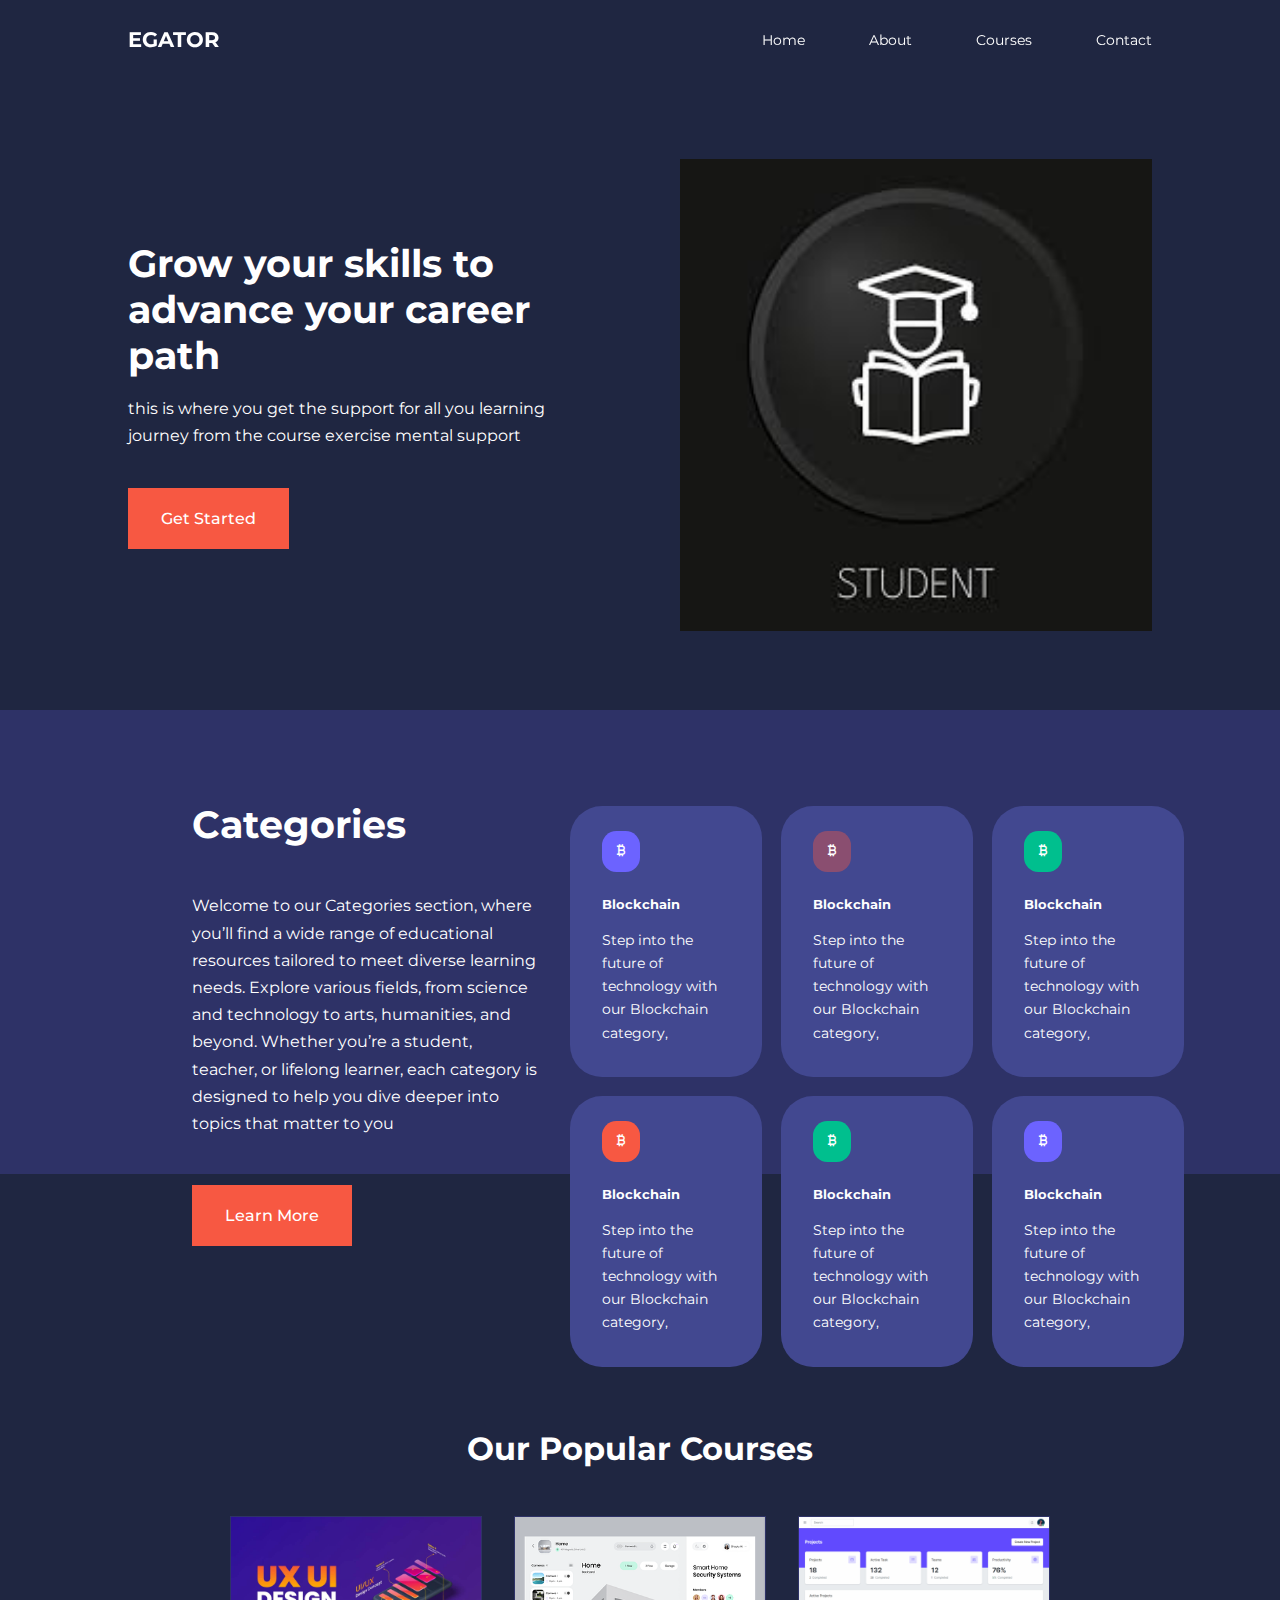
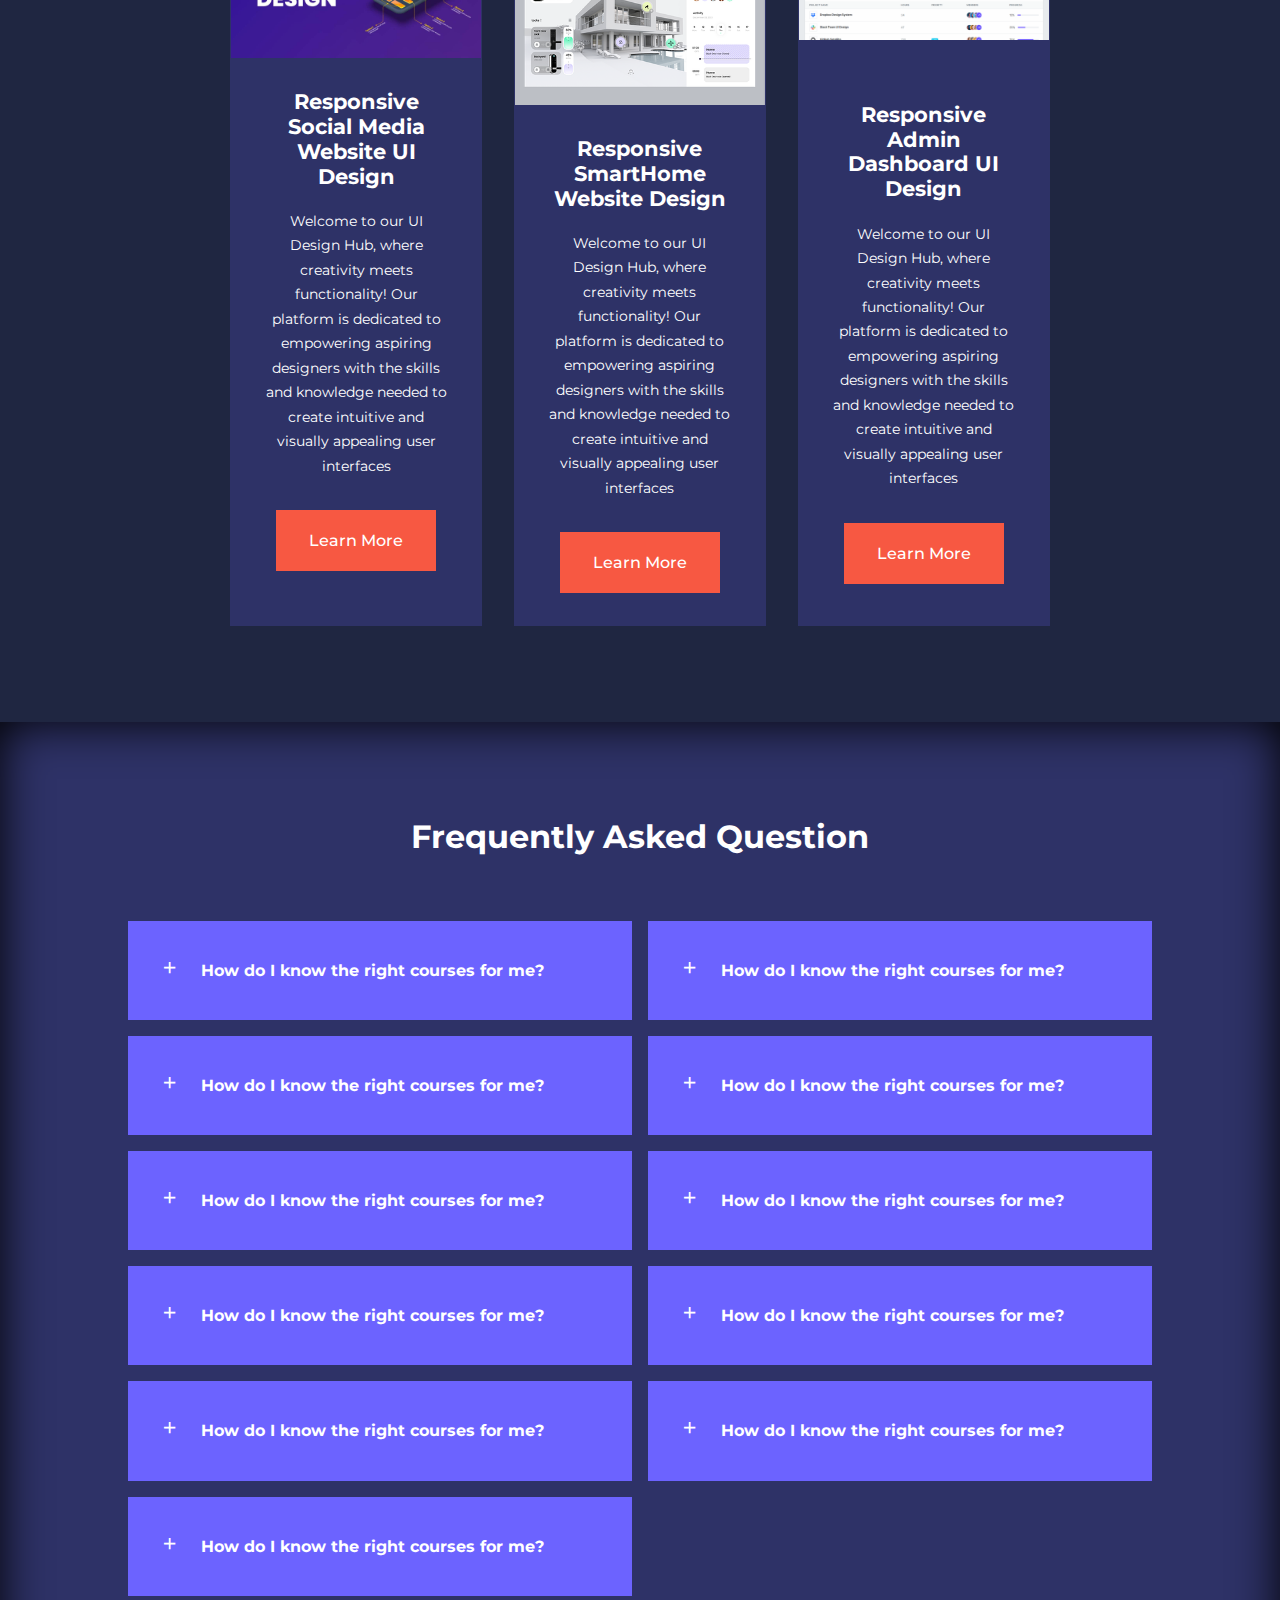
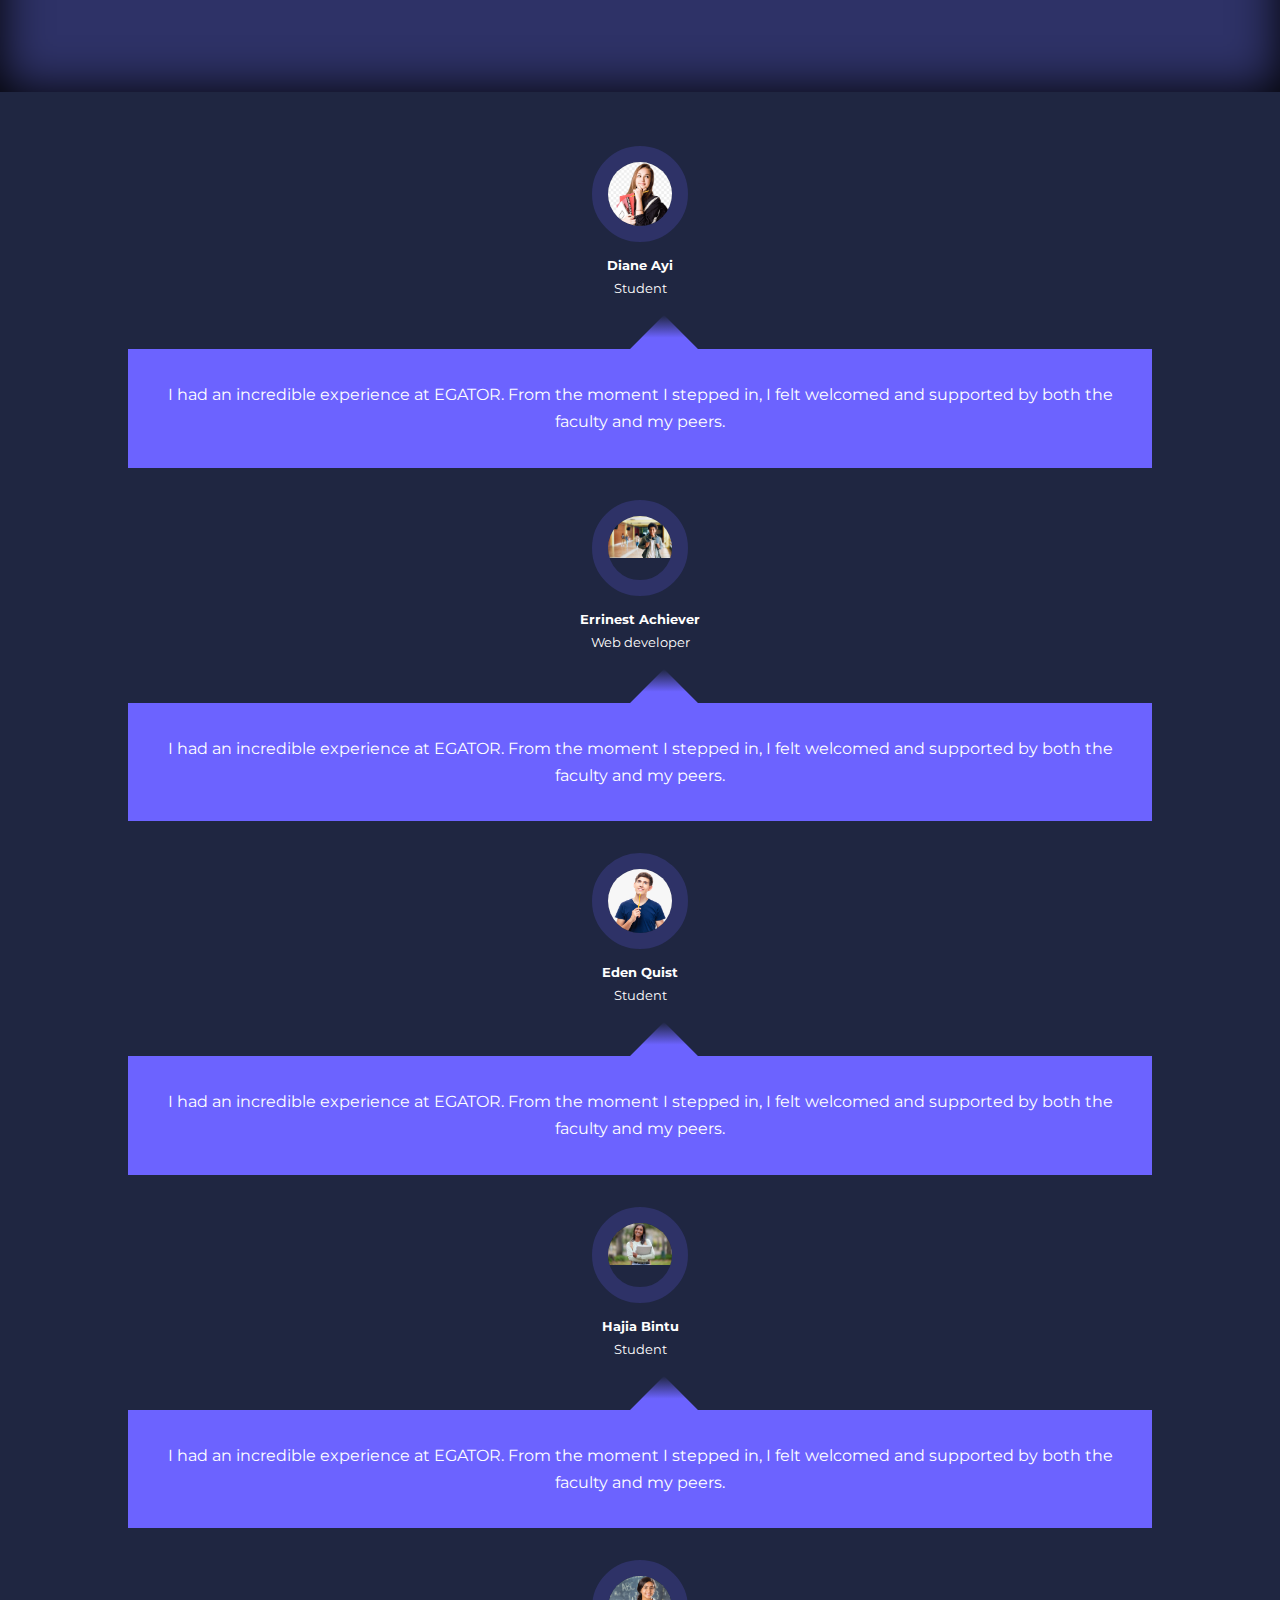
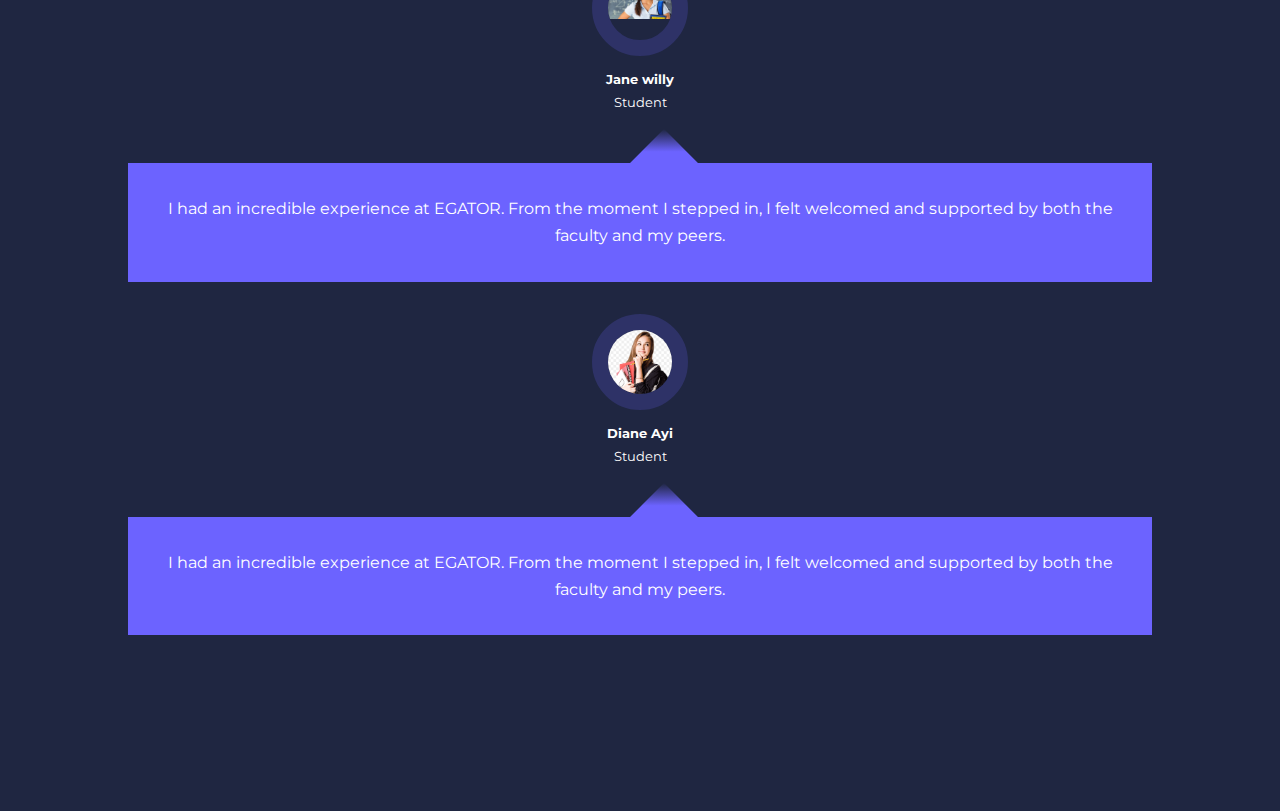
==== index.html @ 5fd2433d "styles the student testimonial" ====
<!DOCTYPE html>
<html lang="en">
<head>
  <meta charset="UTF-8">
  <meta name="viewport" content="width=device-width, initial-scale=1.0">
  <title>Responsive Multipage Education Website using HTML, CSS & Javascript</title>

  <!-- GOOGLE FONTS -->
  <link rel="preconnect" href="https://fonts.googleapis.com">
  <link rel="preconnect" href="https://fonts.gstatic.com" crossorigin>
  <link href="https://fonts.googleapis.com/css2?family=Montserrat:ital,wght@0,100..900;1,100..900&family=Poppins:ital,wght@0,300;0,400;0,500;1,600;1,700;1,800;1,900&display=swap" rel="stylesheet">

  <!-- SWIPER JS -->
  <link
  rel="stylesheet"
  href="https://cdn.jsdelivr.net/npm/swiper@11/swiper-bundle.min.css"
/>

  <link rel="stylesheet" href="./css/style.css">

  <!-- BOXICONS -->
  <link href='https://unpkg.com/boxicons@latest/css/boxicons.min.css' rel='stylesheet'>
</head>
<body>
  <nav>
    <div class="container nav__container">
      <a href="index.html"><h4>EGATOR</h4></a>
      <ul class="nav__menu">
        <li><a href="index.html">Home</a></li>
        <li><a href="aboutus.html">About</a></li>
        <li><a href="course.html">Courses</a></li>
        <li><a href="contact.html">Contact</a></li>
      </ul>

      <button id="open-menu-btn"><i class='bx bx-menu'></i></button>
      <button id="close-menu-btn"><i class='bx bx-x'></i></button>
    </div>
  </nav> 
  <!-- END OF THE NAVBAR -->
   <header>
    <div class="container header__container">
      <div class="header__left">
        <h1>Grow your skills to advance your career path</h1>
        <p>this is where you get the support for all you learning journey from the course exercise mental support</p>
        <a href="course.html" class="btn btn-primary">Get Started</a>
      </div>
      <div class="header__right">
        <div class="header__right-image">
          <img src="./images/student.jpg" alt="" class="image-class">
        </div> 
      </div>
    </div>
   </header>

   <!--  END OF HEADER-->



   <section class="categories">
    <div class="container categories__container">
      <div class="categories__left">
        <h1>Categories</h1>
        <p>Welcome to our Categories section, where you’ll
           find a wide range of educational resources tailored 
           to meet diverse learning needs. Explore various fields,
            from science and technology to arts, humanities, 
            and beyond. Whether you’re a student, teacher, or 
            lifelong learner, each category is designed to
             help you dive deeper into topics that matter
              to you</p>
              <a href="#" class="btn btn-primary">Learn More</a>
      </div>
      <div class="categories__right">
        <article class="category">
          <span class="category__icon"><i class='bx bx-bitcoin'></i></span>
          <h5>Blockchain</h5>
          <p>Step into the future of technology with our Blockchain 
            category, 
             
            </p>
        </article>
        <article class="category">
          <span class="category__icon"><i class='bx bx-bitcoin'></i></span>
          <h5>Blockchain</h5>
          <p>Step into the future of technology with our Blockchain 
            category, 
             
            </p>
        </article>
        <article class="category">
          <span class="category__icon"><i class='bx bx-bitcoin'></i></span>
          <h5>Blockchain</h5>
          <p>Step into the future of technology with our Blockchain 
            category, 
             
            </p>
        </article>
        <article class="category">
          <span class="category__icon"><i class='bx bx-bitcoin'></i></span>
          <h5>Blockchain</h5>
          <p>Step into the future of technology with our Blockchain 
            category, 
             
            </p>
        </article>
        <article class="category">
          <span class="category__icon"><i class='bx bx-bitcoin'></i></span>
          <h5>Blockchain</h5>
          <p>Step into the future of technology with our Blockchain 
            category, 
             
            </p>
        </article>
        <article class="category">
          <span class="category__icon"><i class='bx bx-bitcoin'></i></span>
          <h5>Blockchain</h5>
          <p>Step into the future of technology with our Blockchain 
            category, 
             
            </p>
        </article>
        
      </div>
    </div>
   </section>
<!-- END OF CATEGORIES -->


   <section class="container">
    <h2>Our Popular Courses</h2>
    <div class="container course__container">
      <article class="course">
        <div class="course__image">
          <img src="./images/course2.jpg" alt="">
        </div>
        <div class="course__info">
          <h4>Responsive Social Media Website UI Design</h4>
          <p>
            Welcome to our UI Design Hub, where creativity meets 
            functionality! Our platform is dedicated to 
            empowering aspiring designers with the skills 
            and knowledge needed to create intuitive and 
            visually appealing user interfaces
          </p>
        <a href="course.html" class="btn btn-primary">Learn More</a>
        </div>
      </article>

      <article class="course">
        <div class="course__image">
          <img src="./images/course3.png" alt="">
        </div>
       <div class="course__info">
        <h4>Responsive SmartHome Website Design</h4>
        <p>
          Welcome to our UI Design Hub, where creativity meets 
          functionality! Our platform is dedicated to 
          empowering aspiring designers with the skills 
          and knowledge needed to create intuitive and 
          visually appealing user interfaces
        </p>
        <a href="course.html" class="btn btn-primary">Learn More</a>
       </div>
      </article>

      <article class="course">
        <div class="course__image">
          <img src="./images/course4.png.crdownload" alt="">
        </div>
        <div class="course__info">
          <h4>Responsive Admin Dashboard UI Design</h4>
          <p>
            Welcome to our UI Design Hub, where creativity meets 
            functionality! Our platform is dedicated to 
            empowering aspiring designers with the skills 
            and knowledge needed to create intuitive and 
            visually appealing user interfaces
          </p>
        <a href="course.html" class="btn btn-primary">Learn More</a>
        </div>
      </article>
    </div>
   </section>
   <!-- END OF COURSE -->


   <section class="faqs">
    <h2>Frequently Asked Question</h2>
    <div class="container faqs__container">
      <article class="faq">
        <div class="faq__icon"><i class='bx bx-plus'></i></div>
        <div class="question__answer">
          <h4>How do I know the right courses for me?</h4>
          <p>
            To find the right courses for you, 
            start by assessing your goals and current 
            skill level. Consider what you want to 
            achieve—whether it’s learning the basics 
            or advancing your skills. Read course descriptions
             carefully, check reviews from other students, 
             and choose a format that suits your learning style
          </p>
        </div>
      </article>

      <article class="faq">
        <div class="faq__icon"><i class='bx bx-plus'></i></div>
        <div class="question__answer">
          <h4>How do I know the right courses for me?</h4>
          <p>
            To find the right courses for you, 
            start by assessing your goals and current 
            skill level. Consider what you want to 
            achieve—whether it’s learning the basics 
            or advancing your skills. Read course descriptions
             carefully, check reviews from other students, 
             and choose a format that suits your learning style
          </p>
        </div>
      </article>

      <article class="faq">
        <div class="faq__icon"><i class='bx bx-plus'></i></div>
        <div class="question__answer">
          <h4>How do I know the right courses for me?</h4>
          <p>
            To find the right courses for you, 
            start by assessing your goals and current 
            skill level. Consider what you want to 
            achieve—whether it’s learning the basics 
            or advancing your skills. Read course descriptions
             carefully, check reviews from other students, 
             and choose a format that suits your learning style
          </p>
        </div>
      </article>

      <article class="faq">
        <div class="faq__icon"><i class='bx bx-plus'></i></div>
        <div class="question__answer">
          <h4>How do I know the right courses for me?</h4>
          <p>
            To find the right courses for you, 
            start by assessing your goals and current 
            skill level. Consider what you want to 
            achieve—whether it’s learning the basics 
            or advancing your skills. Read course descriptions
             carefully, check reviews from other students, 
             and choose a format that suits your learning style
          </p>
        </div>
      </article>

      <article class="faq">
        <div class="faq__icon"><i class='bx bx-plus'></i></div>
        <div class="question__answer">
          <h4>How do I know the right courses for me?</h4>
          <p>
            To find the right courses for you, 
            start by assessing your goals and current 
            skill level. Consider what you want to 
            achieve—whether it’s learning the basics 
            or advancing your skills. Read course descriptions
             carefully, check reviews from other students, 
             and choose a format that suits your learning style
          </p>
        </div>
      </article>

      <article class="faq">
        <div class="faq__icon"><i class='bx bx-plus'></i></div>
        <div class="question__answer">
          <h4>How do I know the right courses for me?</h4>
          <p>
            To find the right courses for you, 
            start by assessing your goals and current 
            skill level. Consider what you want to 
            achieve—whether it’s learning the basics 
            or advancing your skills. Read course descriptions
             carefully, check reviews from other students, 
             and choose a format that suits your learning style
          </p>
        </div>
      </article>

      <article class="faq">
        <div class="faq__icon"><i class='bx bx-plus'></i></div>
        <div class="question__answer">
          <h4>How do I know the right courses for me?</h4>
          <p>
            To find the right courses for you, 
            start by assessing your goals and current 
            skill level. Consider what you want to 
            achieve—whether it’s learning the basics 
            or advancing your skills. Read course descriptions
             carefully, check reviews from other students, 
             and choose a format that suits your learning style
          </p>
        </div>
      </article>

      <article class="faq">
        <div class="faq__icon"><i class='bx bx-plus'></i></div>
        <div class="question__answer">
          <h4>How do I know the right courses for me?</h4>
          <p>
            To find the right courses for you, 
            start by assessing your goals and current 
            skill level. Consider what you want to 
            achieve—whether it’s learning the basics 
            or advancing your skills. Read course descriptions
             carefully, check reviews from other students, 
             and choose a format that suits your learning style
          </p>
        </div>
      </article>

      <article class="faq">
        <div class="faq__icon"><i class='bx bx-plus'></i></div>
        <div class="question__answer">
          <h4>How do I know the right courses for me?</h4>
          <p>
            To find the right courses for you, 
            start by assessing your goals and current 
            skill level. Consider what you want to 
            achieve—whether it’s learning the basics 
            or advancing your skills. Read course descriptions
             carefully, check reviews from other students, 
             and choose a format that suits your learning style
          </p>
        </div>
      </article>

      <article class="faq">
        <div class="faq__icon"><i class='bx bx-plus'></i></div>
        <div class="question__answer">
          <h4>How do I know the right courses for me?</h4>
          <p>
            To find the right courses for you, 
            start by assessing your goals and current 
            skill level. Consider what you want to 
            achieve—whether it’s learning the basics 
            or advancing your skills. Read course descriptions
             carefully, check reviews from other students, 
             and choose a format that suits your learning style
          </p>
        </div>
      </article>

      <article class="faq">
        <div class="faq__icon"><i class='bx bx-plus'></i></div>
        <div class="question__answer">
          <h4>How do I know the right courses for me?</h4>
          <p>
            To find the right courses for you, 
            start by assessing your goals and current 
            skill level. Consider what you want to 
            achieve—whether it’s learning the basics 
            or advancing your skills. Read course descriptions
             carefully, check reviews from other students, 
             and choose a format that suits your learning style
          </p>
        </div>
      </article>
    </div>
   </section>
   <!-- END OF FAQS -->


   <section class="container testimonials__container">
    <h2>Students' Testimonials</h2>
    <div>
      <article class="testimonial">
        <div class="avator">
           <img src="./images/student1.png">
        </div>
        <div class="testimonial__info">
          <h5>Diane Ayi</h5>
          <small>Student</small>
          <div class="testimonial__body">
            <p>
              I had an incredible experience at EGATOR. From the moment I stepped in,
               I felt welcomed and supported by both the faculty and my peers.
            </p>
          </div>
        </div>
      </article>

      <article class="testimonial">
        <div class="avator">
           <img src="./images/student2.jpg">
        </div>
        <div class="testimonial__info">
          <h5>Errinest Achiever</h5>
          <small>Web developer</small>
          <div class="testimonial__body">
            <p>
              I had an incredible experience at EGATOR. From the moment I stepped in,
               I felt welcomed and supported by both the faculty and my peers.
            </p>
          </div>
        </div>
      </article>

      <article class="testimonial">
        <div class="avator">
           <img src="./images/student3.png">
        </div>
        <div class="testimonial__info">
          <h5>Eden Quist</h5>
          <small>Student</small>
          <div class="testimonial__body">
            <p>
              I had an incredible experience at EGATOR. From the moment I stepped in,
               I felt welcomed and supported by both the faculty and my peers.
            </p>
          </div>
        </div>
      </article>

      <article class="testimonial">
        <div class="avator">
           <img src="./images/student4.jpg">
        </div>
        <div class="testimonial__info">
          <h5>Hajia Bintu</h5>
          <small>Student</small>
          <div class="testimonial__body">
            <p>
              I had an incredible experience at EGATOR. From the moment I stepped in,
               I felt welcomed and supported by both the faculty and my peers.
            </p>
          </div>
        </div>
      </article>

      <article class="testimonial">
        <div class="avator">
           <img src="./images/student5.jpg">
        </div>
        <div class="testimonial__info">
          <h5>Jane willy</h5>
          <small>Student</small>
          <div class="testimonial__body">
            <p>
              I had an incredible experience at EGATOR. From the moment I stepped in,
               I felt welcomed and supported by both the faculty and my peers.
            </p>
          </div>
        </div>
      </article>

      <article class="testimonial">
        <div class="avator">
           <img src="./images/student1.png">
        </div>
        <div class="testimonial__info">
          <h5>Diane Ayi</h5>
          <small>Student</small>
          <div class="testimonial__body">
            <p>
              I had an incredible experience at EGATOR. From the moment I stepped in,
               I felt welcomed and supported by both the faculty and my peers.
            </p>
          </div>
        </div>
      </article>
    </div>
   </section>

   <script src="https://cdn.jsdelivr.net/npm/swiper@11/swiper-bundle.min.js"></script>
   <script src="./javascript//script.js"></script>
</body>
</html>
---- css/style.css ----
*{
  margin: 0;
  padding: 0;
  border: 0;
  outline: 0;
  text-decoration: none;
  list-style-type: none;
  box-sizing: border-box;
}

:root{
  --color-primary: #6c63ff;
  --color-success: #00bf8e;
  --color-warning: #f75842;
  --color-danger-variant: rgba(247, 88, 66,0.4);
  --color-white: #fff;
  --color-light: rgba(255,255,255,0.7);
  --color-black: #000;
  --color-bg: #1f2641;
  --color-bg1: #2e3267;
  --color-bg2: #424890;

  --container-width-lg: 80%;
  --container-width-md: 90%;
  --container-width-sm: 94%;
  --transition: all 400ms ease;
}

body{
  font-family: "Montserrat", sans-serif;
  line-height: 1.7;
  color: var(--color-white);
  background: var(--color-bg)
}

.container{
  width: var(--container-width-lg);
  margin: 0 auto;
}

section{
  padding: 6rem 0;
}

section h2{
  text-align: center;
  margin-bottom: 4rem;
}
h1,
h2,
h3,
h4,
h5{
  line-height: 1.2;
}
h1{
  font-size: 2.4rem;
}
h2{
  font-size: 2rem;
}
h3{
  font-size: 1.6rem;
}
h4{
  font-size: 1.3rem;
}
a {
  color: var(--color-white);
}

img{
  width: 100%;
  display: block;
  object-fit: cover;
}

.btn{
  display: inline-block;
  background: var(--color-white);
  color: var(--color-black);
  padding: 1rem 2rem;
  border: 1px solid transparent;
  font-weight: 500; 
  transition: var(--transition);
}
.btn::hover{
  background: transparent;
  color: var(--color-white);
  border-color: var(--color-white);
}

.btn-primary{
  background: var(--color-warning);
  color: var(--color-white);
}
/* change navbar styles on scroll using javascript */
.window-scroll {
  background: var(--color-primary);
  box-shadow: 0 1rem 2rem rgba(0, 0, 0, 0.2);
}

/* ############# NAVBAR######### */
nav{
  background: transparent;
  width: 100vm;
  height: 5rem;
  position: fixed;
  top: 0;
  right: 0;
  left: 0;
  z-index: 11;
} 

.nav__container{
 height: 100%;
 display: flex;
 justify-content: space-between;
 align-items: center ;
}

nav button{
  display: none;
}
 
.nav__menu{
  display: flex;
  align-items: center;
  gap: 4rem;
}

.nav__menu a {
  font-size: 0.9rem;
  transition: var(--transition);
}
.nav__menu a:hover{
  color: var(--color-bg2);
}

/* HEADER SECTION */
header{
  position: relative;
  top: 5rem;
  overflow: hidden;
  height: 70vh;
  margin-bottom: 5rem;
} 

.header__container{
  display: grid;
  grid-template-columns: 1fr 1fr;
  align-items: center;
  gap: 5rem;
  height: 100%;
}

.header__left p{
  margin: 1rem 0 2.4rem;
}
/* CATEGORIES */
.categories{
  background: var(--color-bg1);
  height: 29rem;
}

.categories h1{
  line-height: 1;
  margin-bottom: 3rem;
}
.categories__container{
  display: grid;
  grid-template-columns: 40% 60%;
  gap: 2rem;
}
.categories__left{
  margin-left: 4rem;
}
.categories__left p{
  margin: 1rem 0 3rem;
}
.categories__right {
  display: grid;
  grid-template-columns: repeat(3, 1fr);
  gap: 1.2rem;
}
.category{
  background: var(--color-bg2);
  padding: 2rem;
  border-radius: 2rem;
  transition: var(--transition);
}
.category:hover{
  box-shadow: 0 3rem 3rem rgba(0, 0, 0, 0.3);
  z-index: 1;
}

.category:nth-child(2) .category__icon {
  background: var(--color-danger-variant);
}
.category:nth-child(3) .category__icon {
  background: var(--color-success);
}
.category:nth-child(4) .category__icon {
  background: var(--color-warning);
}
.category:nth-child(5) .category__icon {
  background: var(--color-success);
}

.category__icon{
  background: var(--color-primary);
  padding: 0.7rem ;
  border-radius: 0.9rem;
}
.category h5{
  margin: 2rem 0 1rem;
}
.category p{
  font-size: 0.85rem;
}

/* ############# NAVBAR######### */
.course{
  margin-top: 20rem;
}
.container h2{
  margin-top: 10rem;
  margin-bottom: -17rem;
}
.course__container{
  display: grid;
  grid-template-columns: repeat(3,1fr);
  gap: 2rem;
}
.course{
  background: var(--color-bg1);
  text-align: center;
  border: 1px solid transparent;
  transition: var(--transition);
}
.course:hover{
  background: transparent;
  border-color: var(--color-primary);
}
.course__info{
  padding: 2rem;
}
.course__info p{
  margin: 1.2rem 0 2rem;
  font-size: 0.9rem;
}
/* FAQs  */
.faqs{
  background: var(--color-bg1);
  box-shadow: inset 0 0 3rem rgba(0,0,0.5);
}
.faqs__container{
display: grid;
grid-template-columns: 1fr 1fr;
gap: 1rem;
}
.faq{
  padding: 2rem;
  display: flex;
  align-items: center;
  gap: 1.4rem;
  height: fit-content;
  background: var(--color-primary);
  cursor: pointer;
}
.faq h4{
  font-size: 1rem;
  line-height: 2.2;
}
.faq__icon{
  align-self: flex-start;
  font-size: 1.2rem;
}
.faq p{
  margin-top: 0.8rem;
  display: none;
}
.faq.open p{
  display: block;
}
/* TESTIMONIALS */
.testimonials__container{
  overflow-x: hidden;
  position: relative;
  margin-bottom: 5rem;
}
.testimonial{
  padding-top: 2rem;
}
.avator{
  width: 6rem;
  height: 6rem;
  border-radius: 50%;
  overflow: hidden;
  margin: 0 auto 1rem;
  border: 1rem solid var(--color-bg1);
}
.testimonial__info{
  text-align: center;
}
.testimonial__body{
  background: var(--color-primary);
  padding: 2rem;
  margin-top: 3rem;
  position: relative;
}
.testimonial__body::before{
  content: "";
  display: block;
  background: linear-gradient(
    135deg,
    transparent,
    var(--color-primary),
    var(--color-primary),
    var(--color-primary));
  width: 3rem;
  height: 3rem;
  position: absolute;
  left: 50%;
  top: -1.5rem;
  transform: rotate(45deg);
}
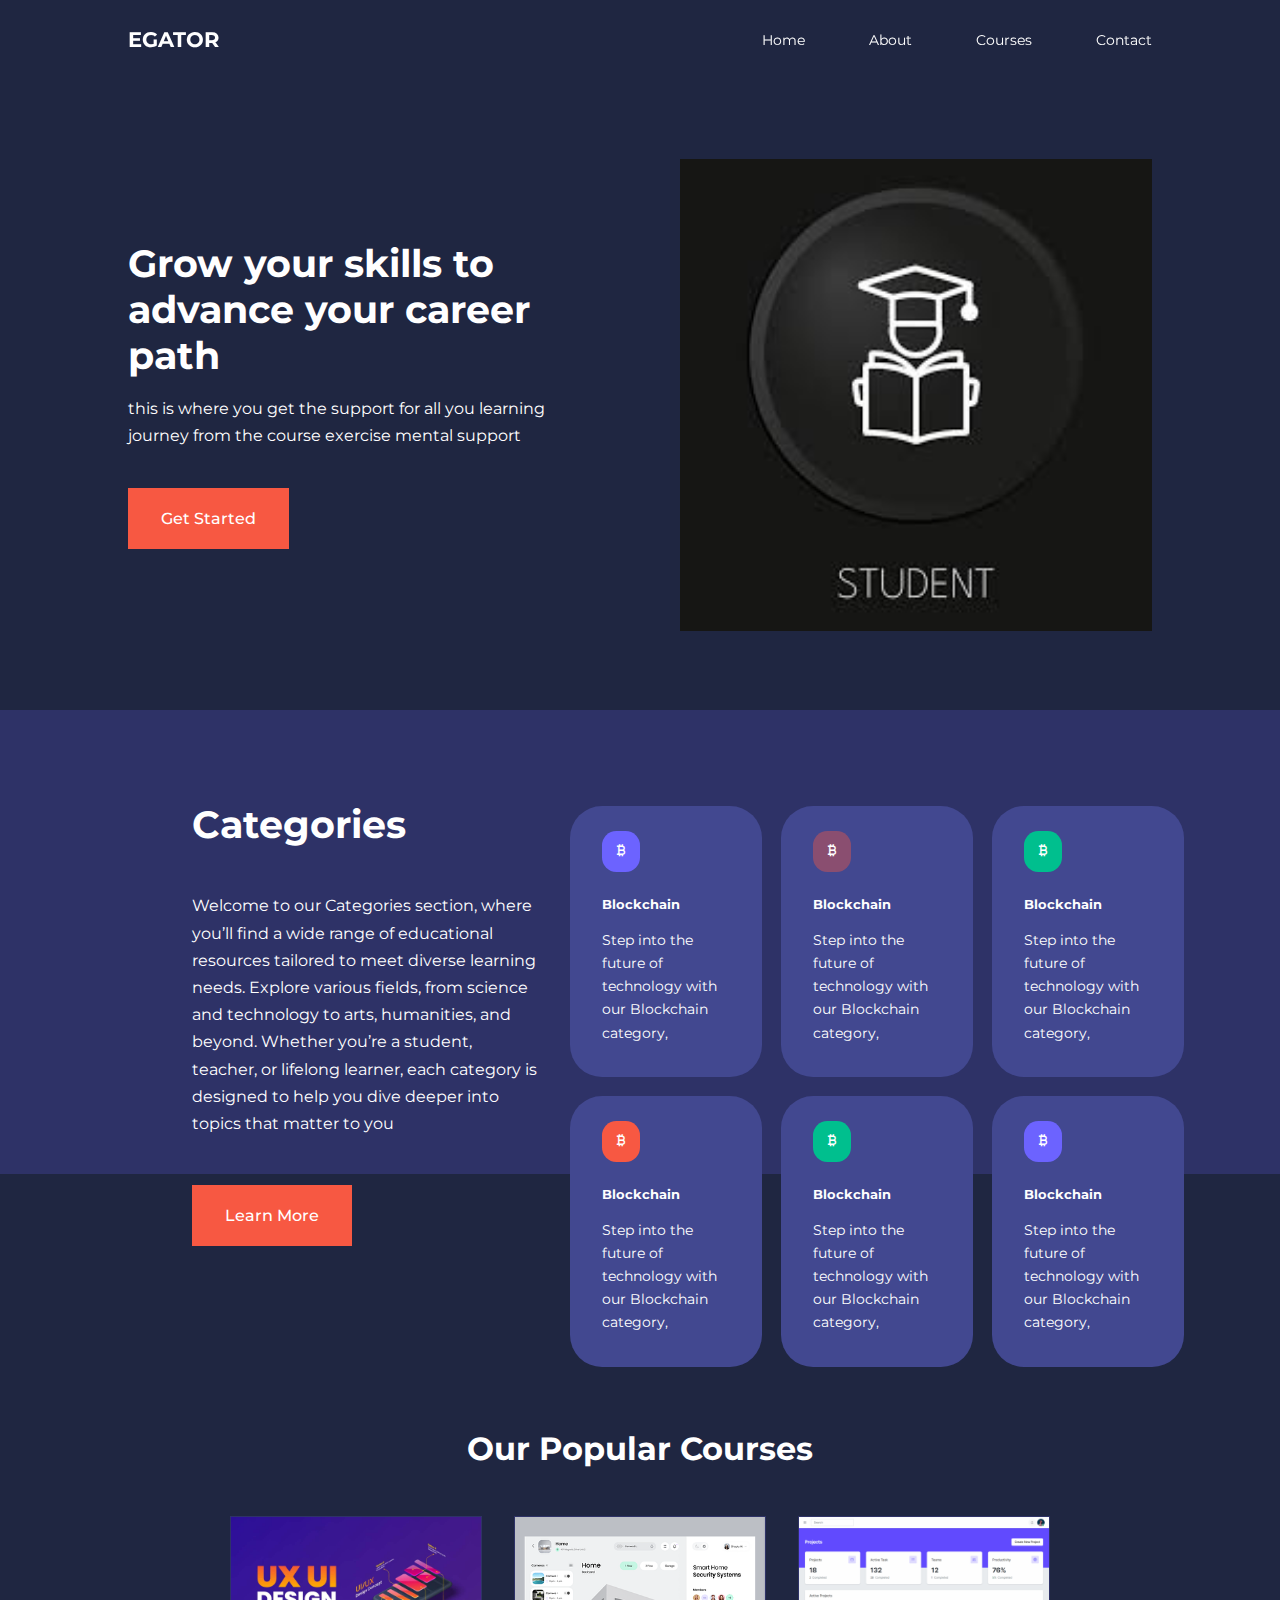
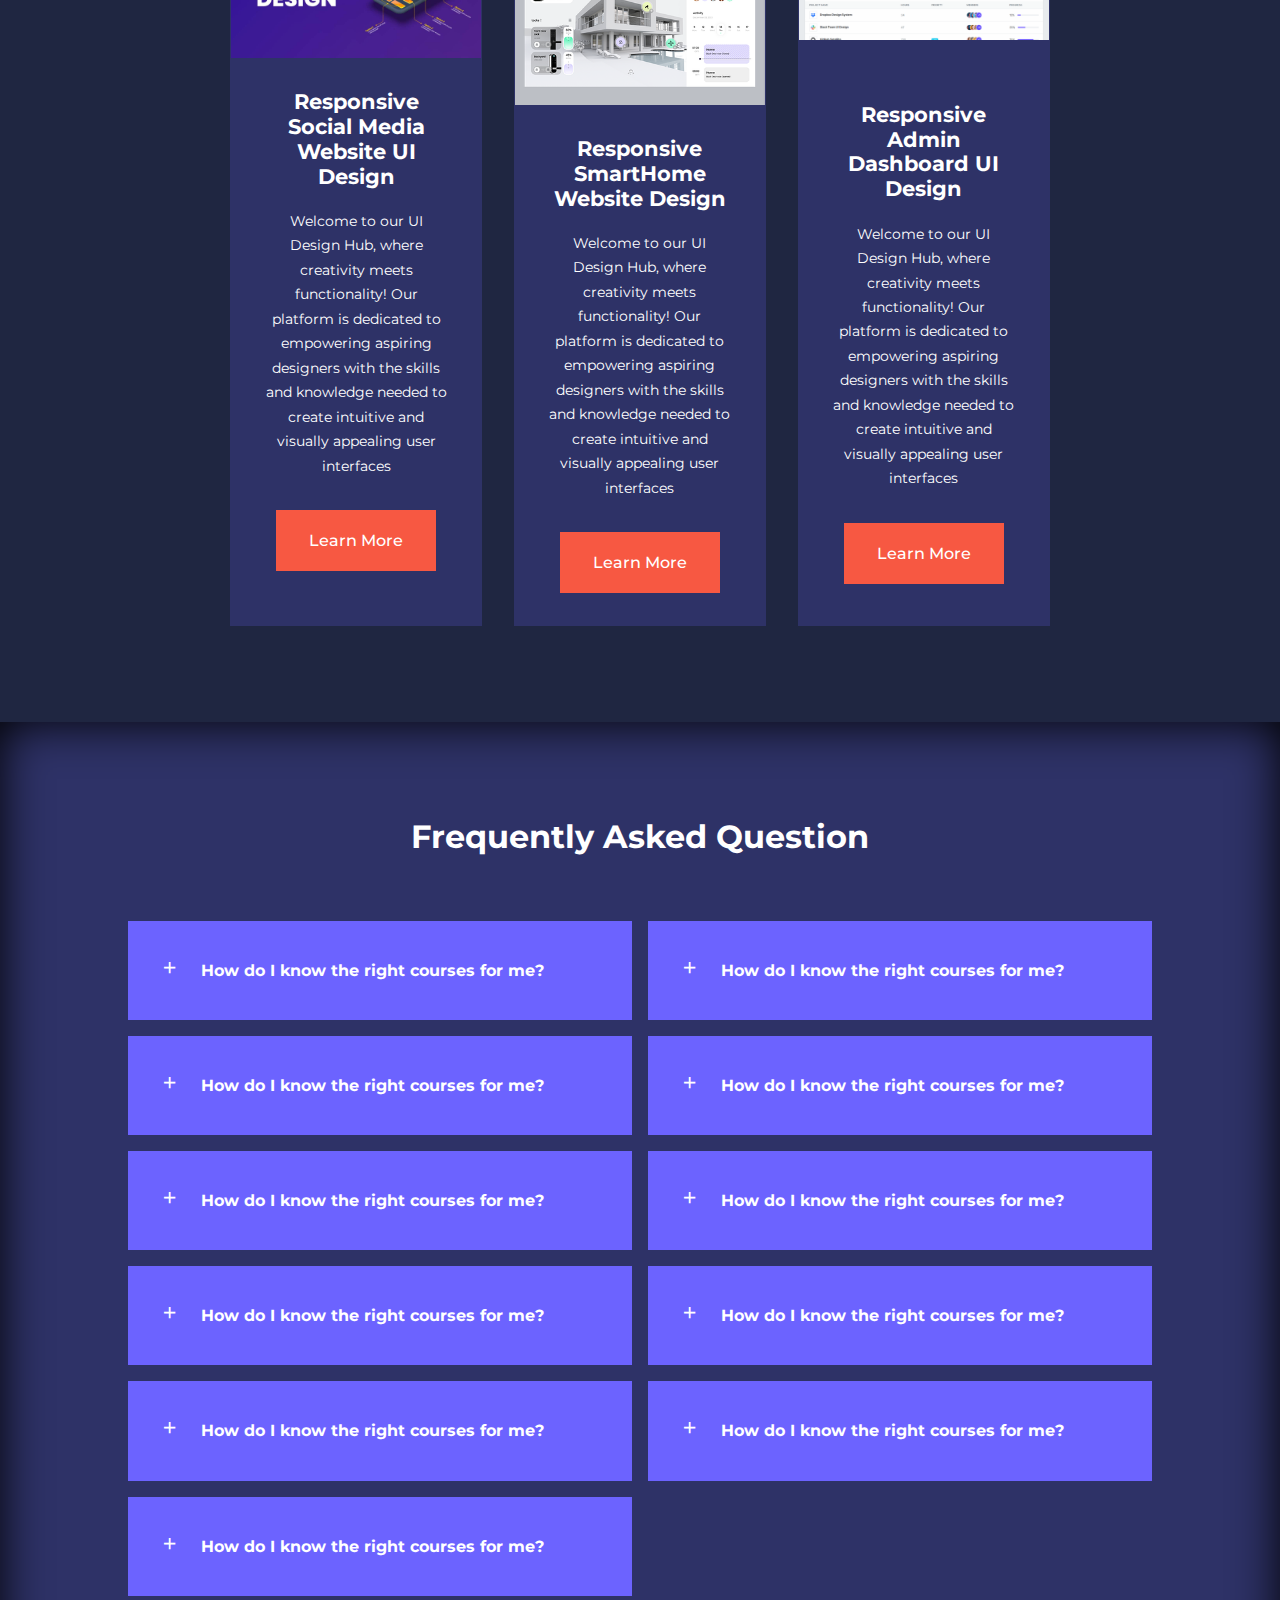
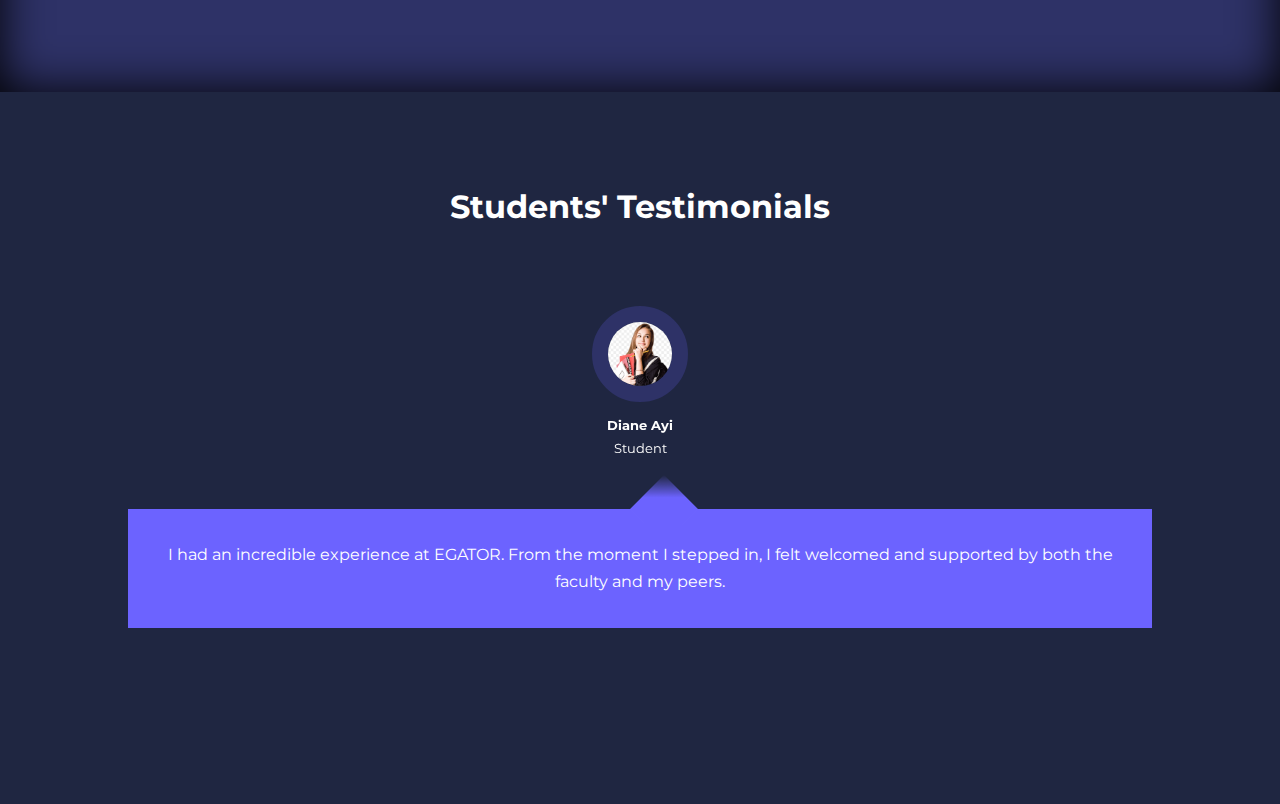
==== commit 55e4f852: "the slide of the student testimonial" ====
--- a/index.html
+++ b/index.html
@@ -367,10 +367,10 @@
    <!-- END OF FAQS -->
 
 
-   <section class="container testimonials__container">
+   <section class="container testimonials__container mySwiper">
     <h2>Students' Testimonials</h2>
-    <div>
-      <article class="testimonial">
+    <div class="swiper-wrapper testimony">
+      <article class="testimonial swiper-slide">
         <div class="avator">
            <img src="./images/student1.png">
         </div>
@@ -386,7 +386,7 @@
         </div>
       </article>
 
-      <article class="testimonial">
+      <article class="testimonial swiper-slide">
         <div class="avator">
            <img src="./images/student2.jpg">
         </div>
@@ -402,7 +402,7 @@
         </div>
       </article>
 
-      <article class="testimonial">
+      <article class="testimonial swiper-slide">
         <div class="avator">
            <img src="./images/student3.png">
         </div>
@@ -418,7 +418,7 @@
         </div>
       </article>
 
-      <article class="testimonial">
+      <article class="testimonial swiper-slide">
         <div class="avator">
            <img src="./images/student4.jpg">
         </div>
@@ -434,7 +434,7 @@
         </div>
       </article>
 
-      <article class="testimonial">
+      <article class="testimonial swiper-slide">
         <div class="avator">
            <img src="./images/student5.jpg">
         </div>
@@ -450,7 +450,7 @@
         </div>
       </article>
 
-      <article class="testimonial">
+      <article class="testimonial swiper-slide">
         <div class="avator">
            <img src="./images/student1.png">
         </div>
@@ -470,5 +470,15 @@
 
    <script src="https://cdn.jsdelivr.net/npm/swiper@11/swiper-bundle.min.js"></script>
    <script src="./javascript//script.js"></script>
+   <script>
+    var swiper = new Swiper(".mySwiper", {
+      slidesPerView: 1,
+      spaceBetween: 30,
+      pagination: {
+        el: ".swiper-pagination",
+        clickable: true,
+      },
+    });
+  </script>
 </body>
 </html>--- a/css/style.css
+++ b/css/style.css
@@ -324,4 +324,11 @@
   left: 50%;
   top: -1.5rem;
   transform: rotate(45deg);
-} +} 
+
+.testimonials__container h2{
+  margin-top: 0rem;
+}
+.testimony{
+  margin-top: 20rem;
+}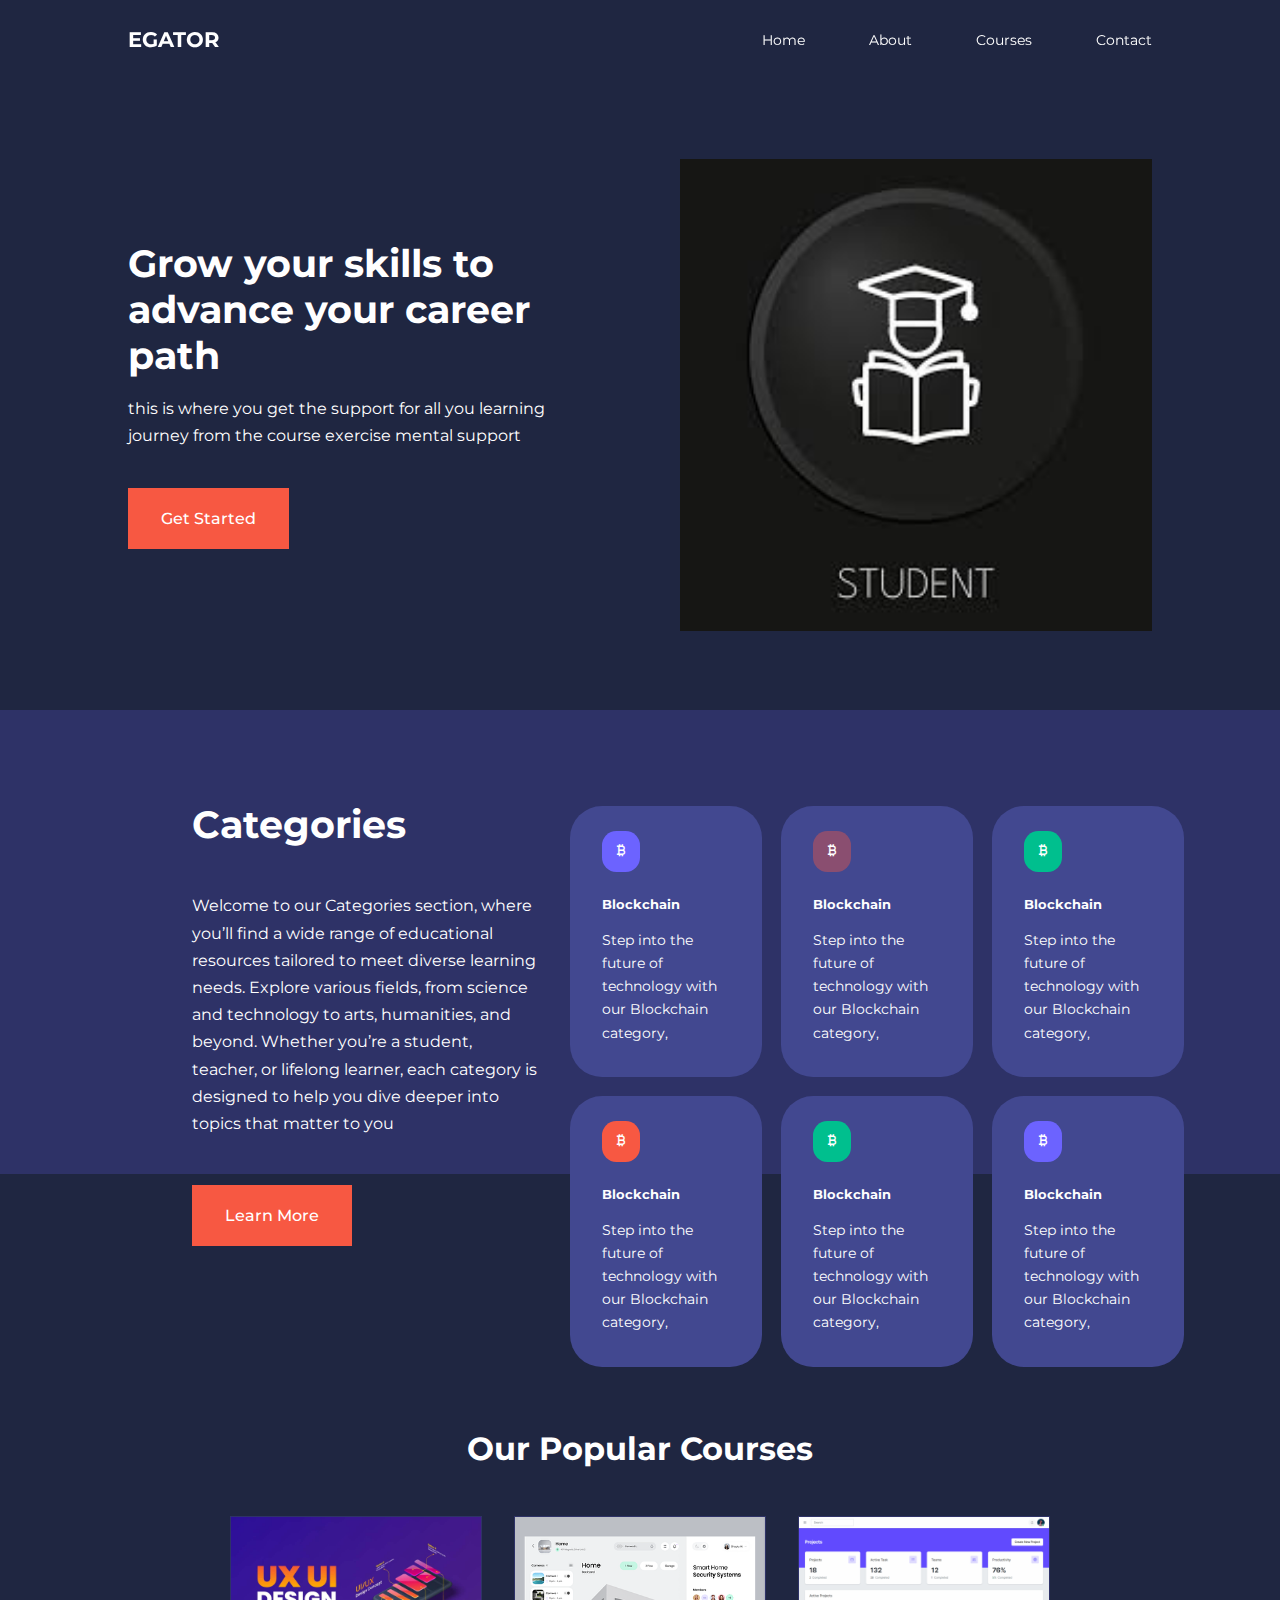
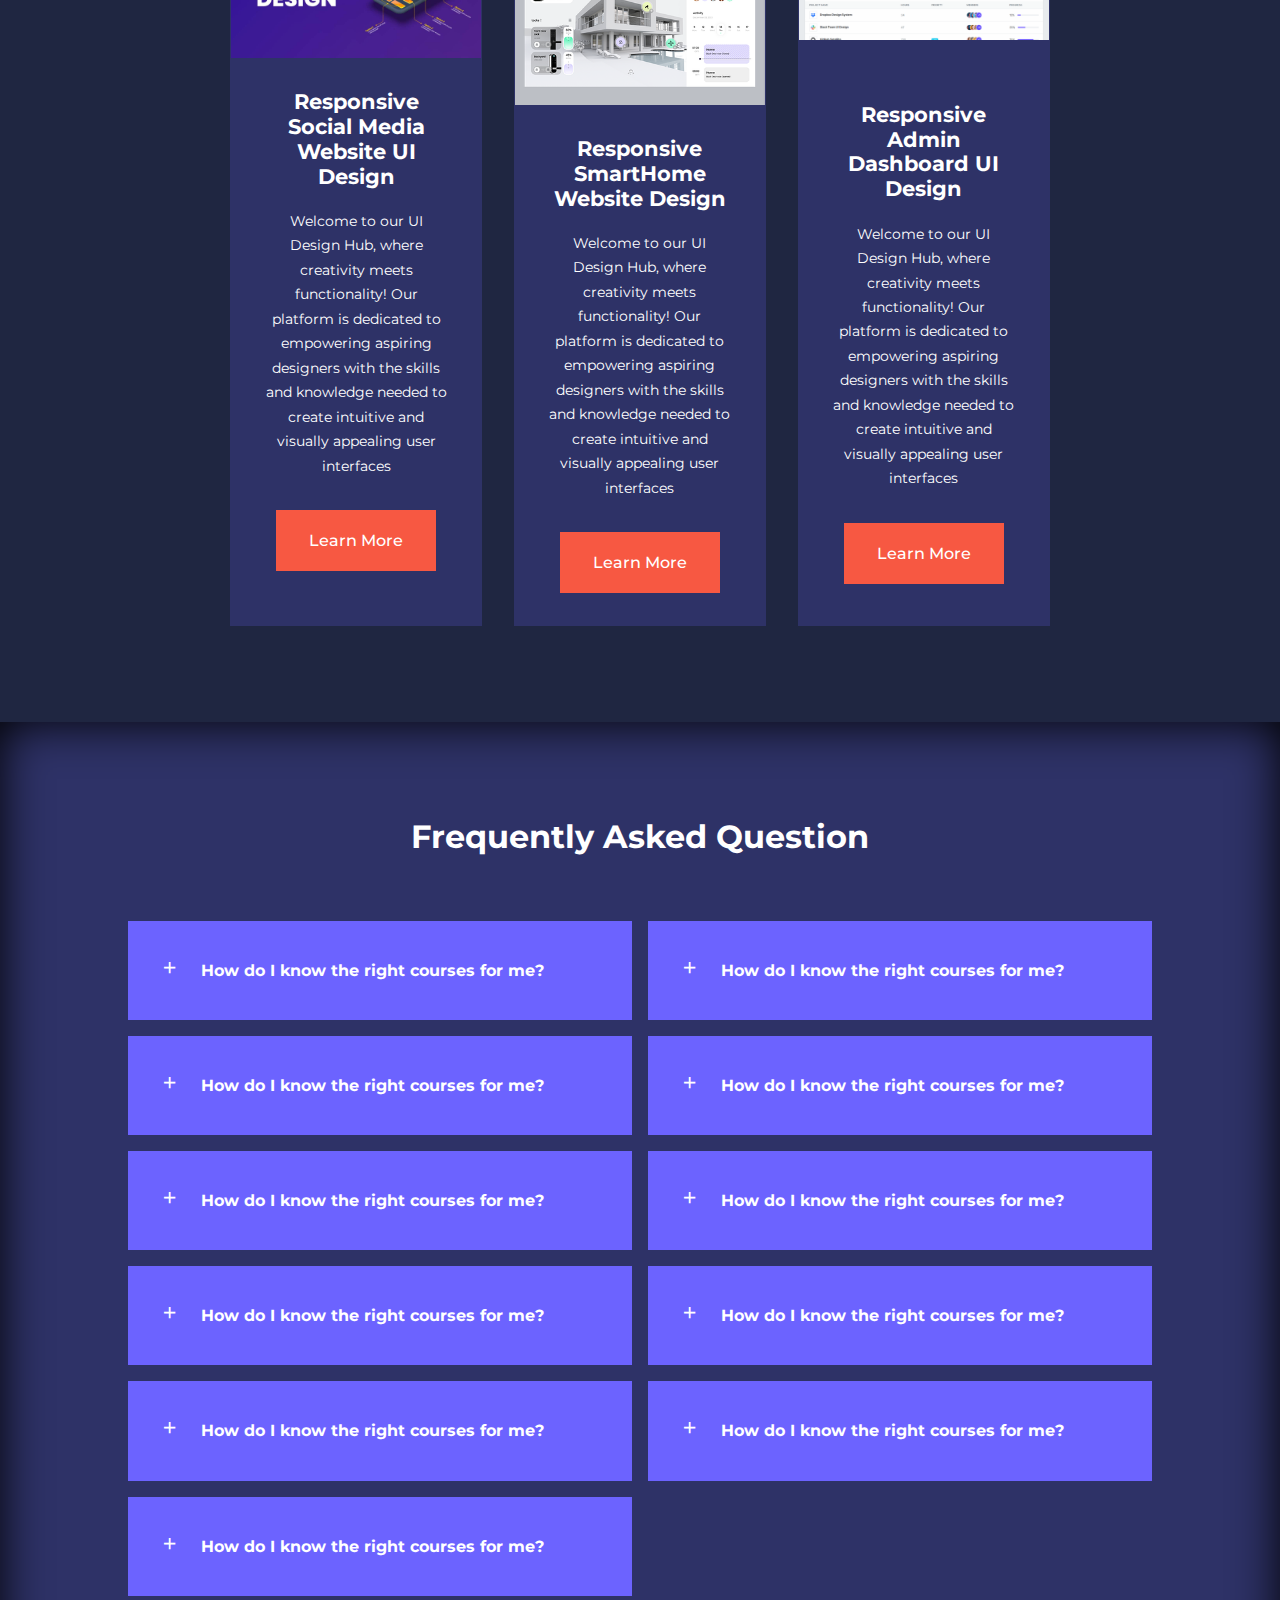
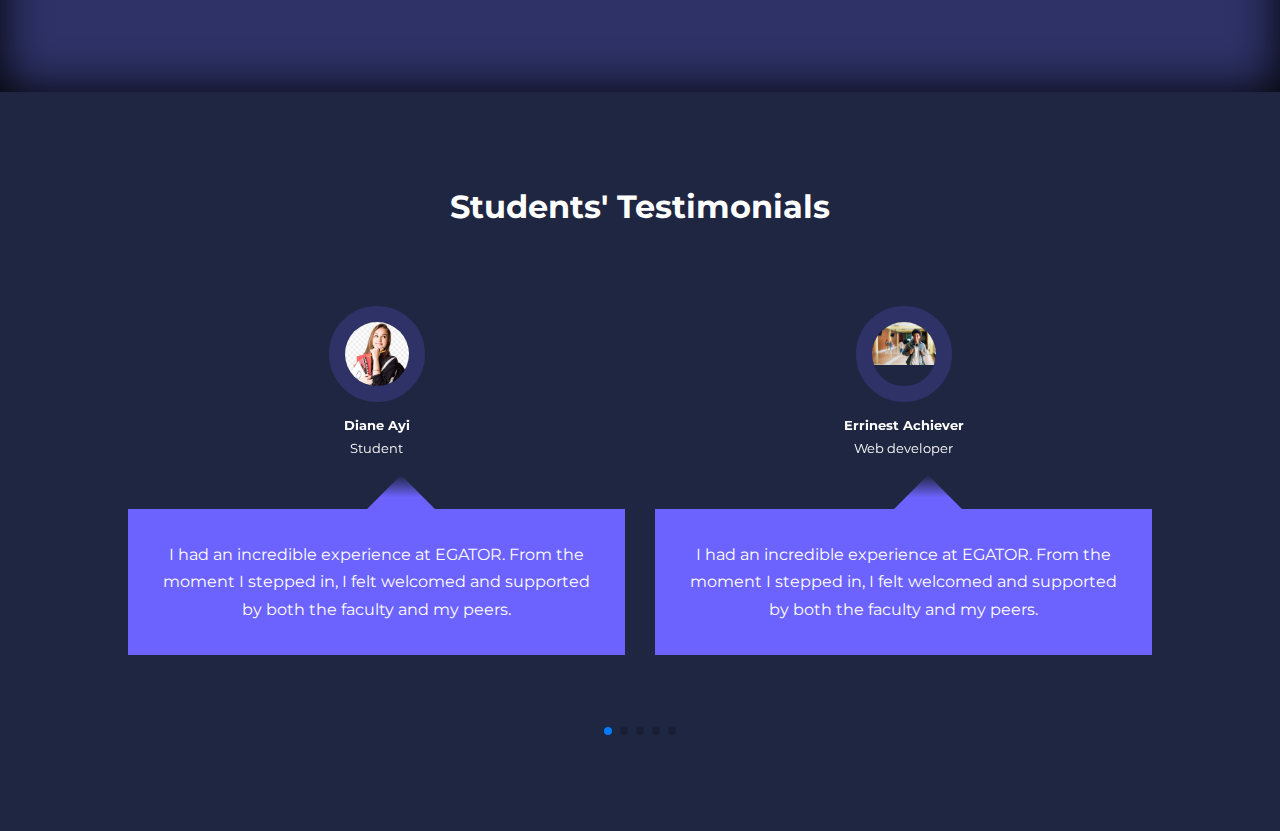
==== commit 56426d66: "add media query for different size to add responsiveness" ====
--- a/index.html
+++ b/index.html
@@ -466,6 +466,7 @@
         </div>
       </article>
     </div>
+    <div class="swiper-pagination"></div>
    </section>
 
    <script src="https://cdn.jsdelivr.net/npm/swiper@11/swiper-bundle.min.js"></script>
@@ -478,6 +479,12 @@
         el: ".swiper-pagination",
         clickable: true,
       },
+      //when window width is >= 600px
+      breakpoints:{
+        600:{
+          slidesPerView: 2,
+        }
+      }
     });
   </script>
 </body>
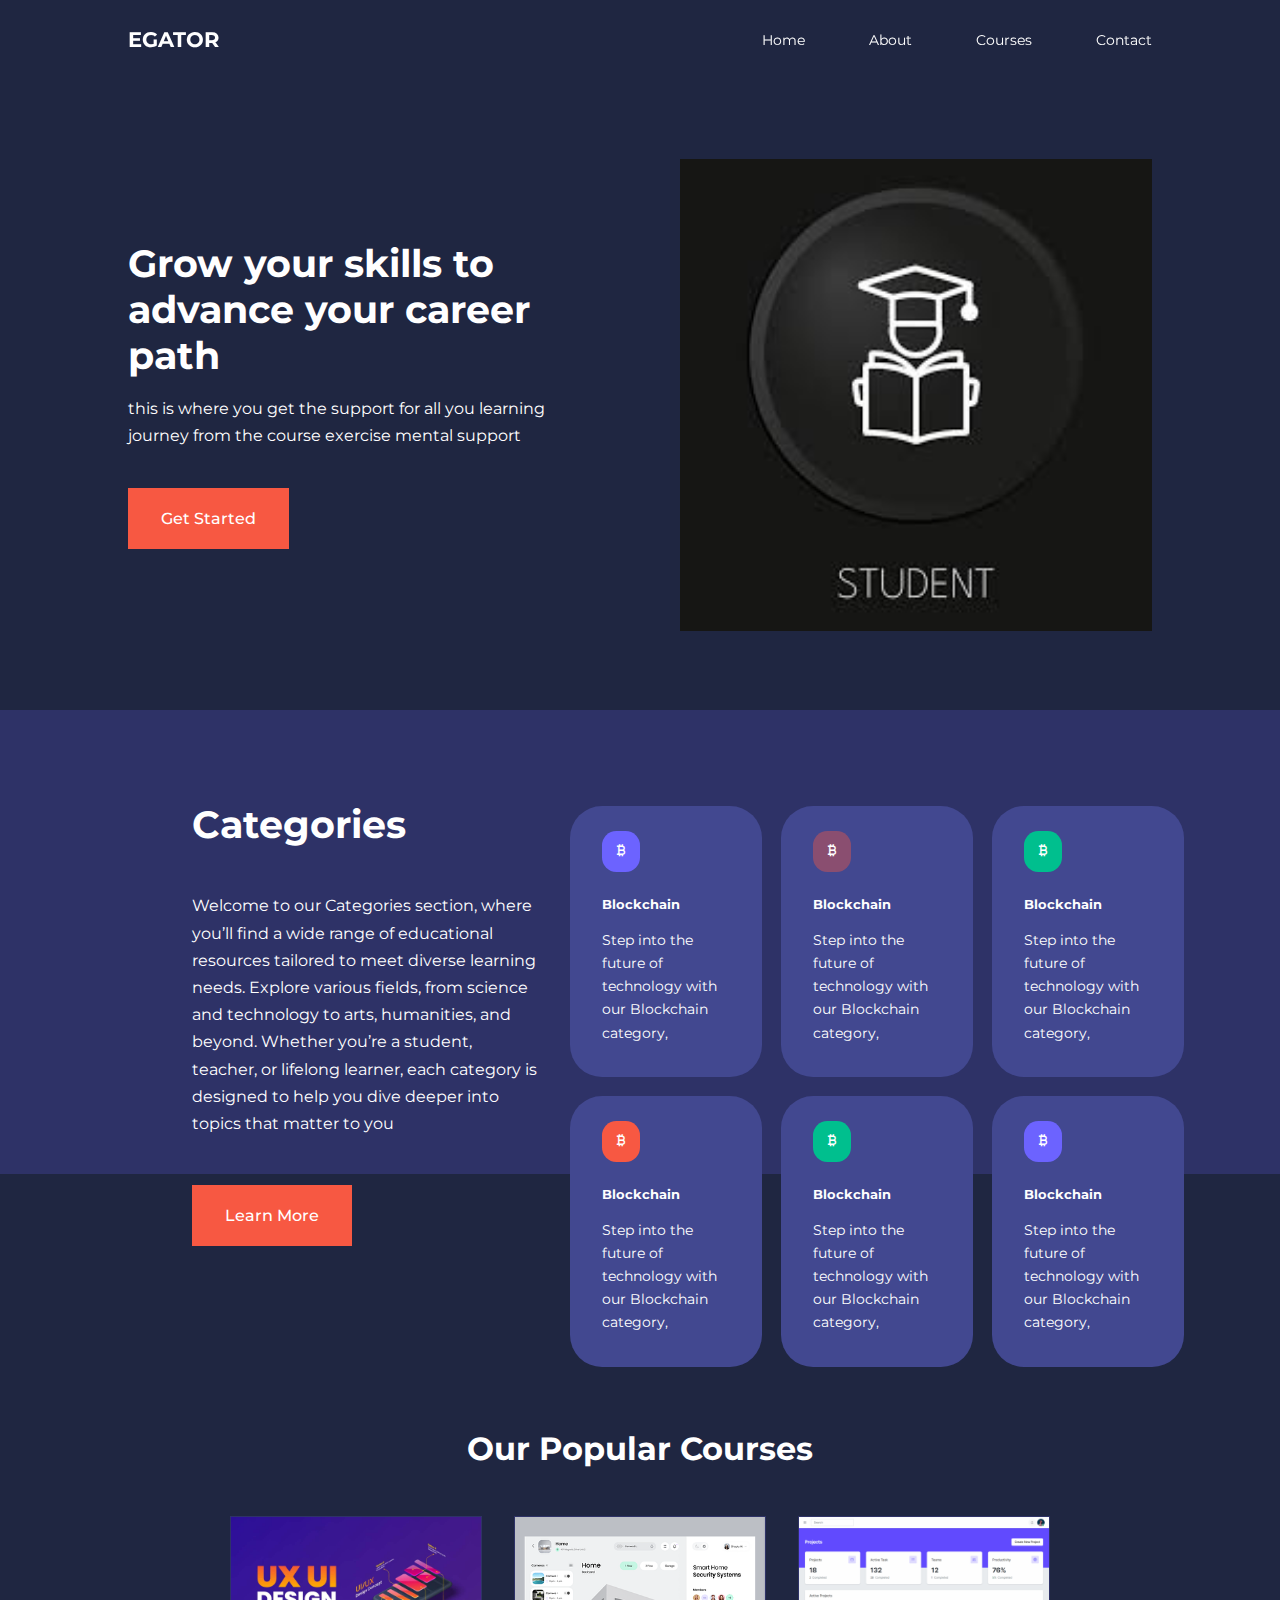
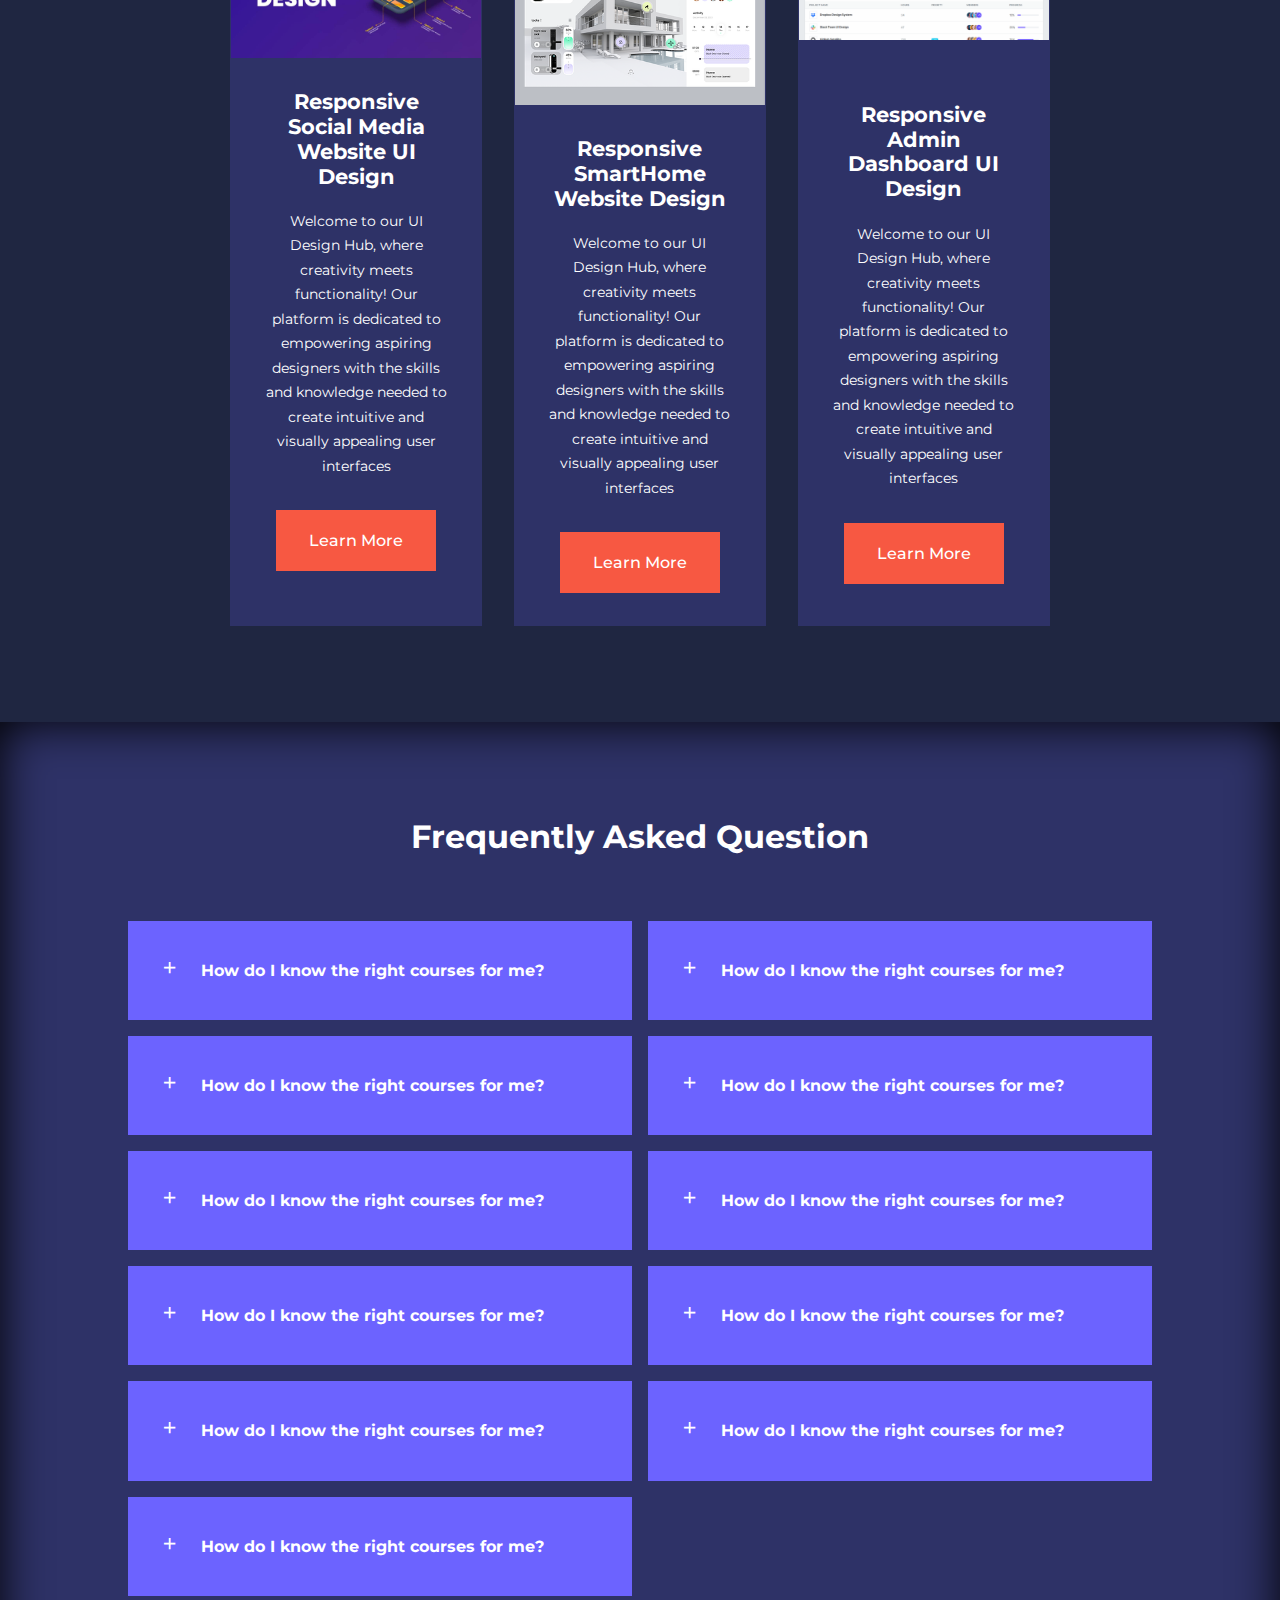
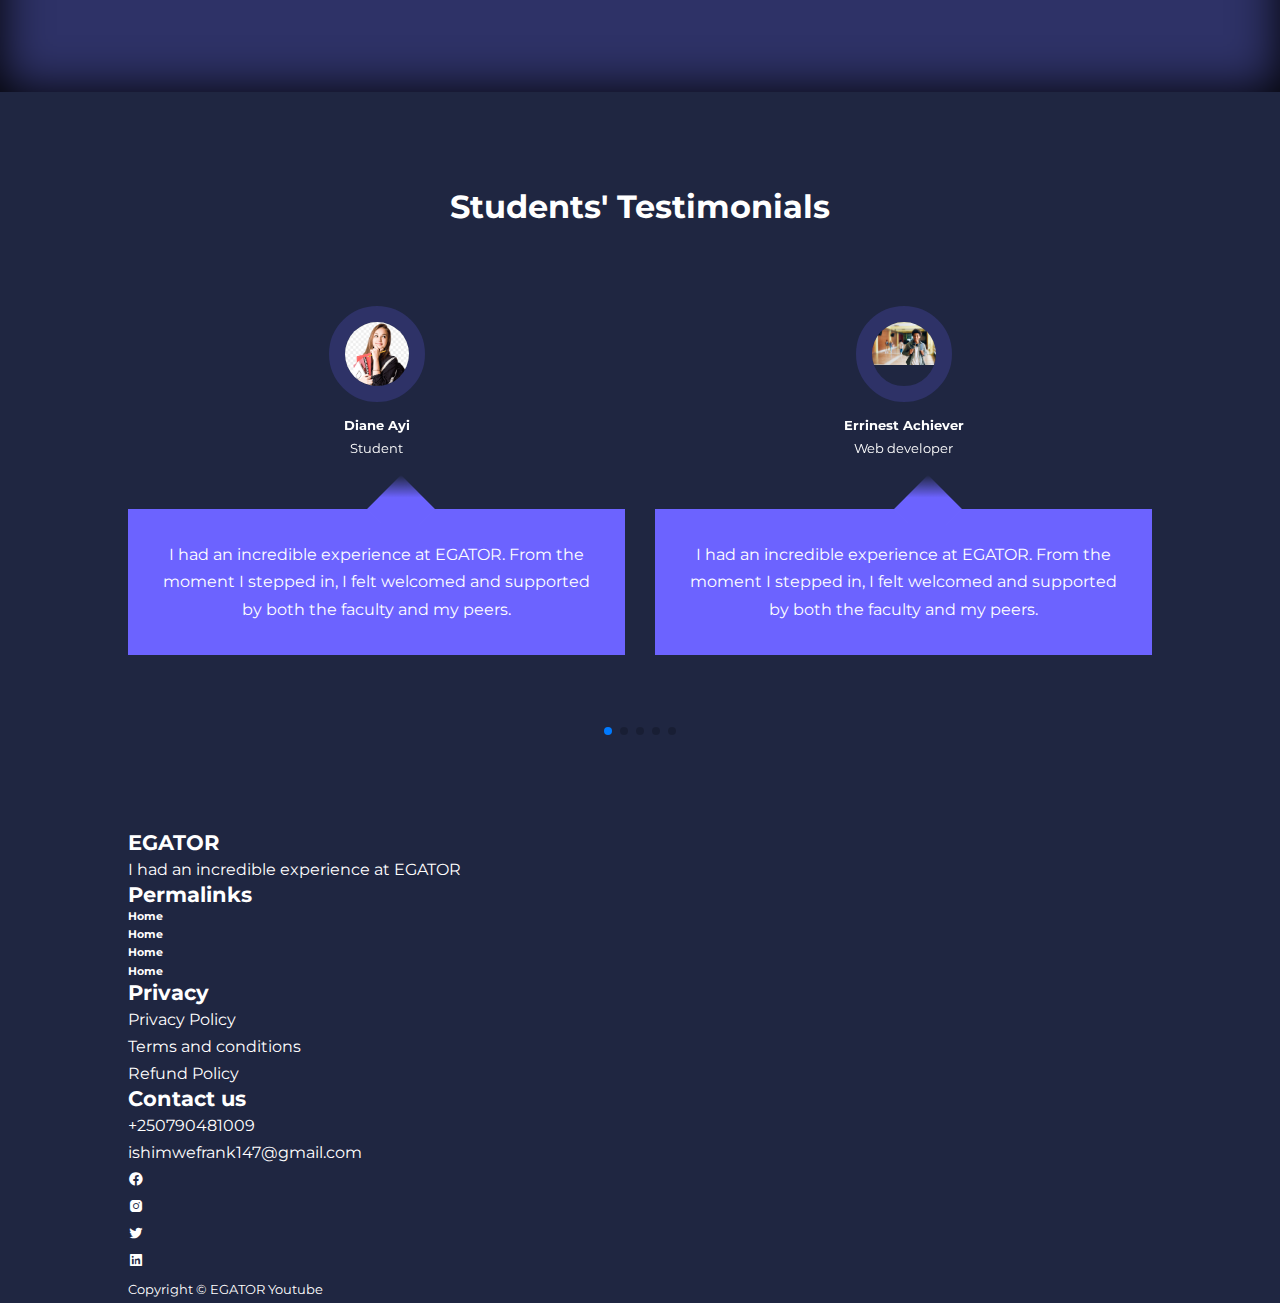
==== commit fafe7297: "content of footer" ====
--- a/index.html
+++ b/index.html
@@ -468,6 +468,62 @@
     </div>
     <div class="swiper-pagination"></div>
    </section>
+<!-- THE END OF TESTIMONIAL -->
+
+
+<footer class="footer">
+  <div class="container footer__container">
+    <div class="footer__1">
+      <a href="index.html" class="footer__logs"><h4>EGATOR</h4></a>
+      <p>
+        I had an incredible experience at EGATOR
+      </p>
+    </div>
+    <div class="footer__2">
+      <h4>Permalinks</h4>
+      <ul class="permalinks">
+        <li><a href="index.html"><h6>Home</h6></a></li>
+        <li><a href="index.html"><h6>Home</h6></a></li>
+        <li><a href="index.html"><h6>Home</h6></a></li>
+        <li><a href="index.html"><h6>Home</h6></a></li>
+      </ul>
+    </div>
+
+    <div class="footer__3">
+      <h4>Privacy</h4>
+      <ul class="privacy">
+        <li><a href="#">Privacy Policy</a></li>
+        <li><a href="#">Terms and conditions</a></li>
+        <li><a href="#">Refund Policy</a></li>
+      </ul>
+    </div>
+
+    <div class="footer__4">
+      <h4>Contact us</h4>
+      <div>
+        <p>+250790481009</p>
+        <p>ishimwefrank147@gmail.com</p>
+      </div>
+      <ul class="footer__socials">
+        <li>
+          <a href="#"><i class='bx bxl-facebook-circle' ></i></a>
+        </li>
+        <li>
+          <a href="#"><i class='bx bxl-instagram-alt' ></i></a>
+        </li>
+        <li>
+          <a href="#"><i class='bx bxl-twitter' ></i></a>
+        </li>
+        <li>
+          <a href="#"><i class='bx bxl-linkedin-square' ></i></a>
+        </li>
+      </ul>
+    </div>
+    <div class="footer__copyright">
+      <small>Copyright &copy; EGATOR Youtube </small>
+    </div>
+  </div>
+</footer>
 
    <script src="https://cdn.jsdelivr.net/npm/swiper@11/swiper-bundle.min.js"></script>
    <script src="./javascript//script.js"></script>
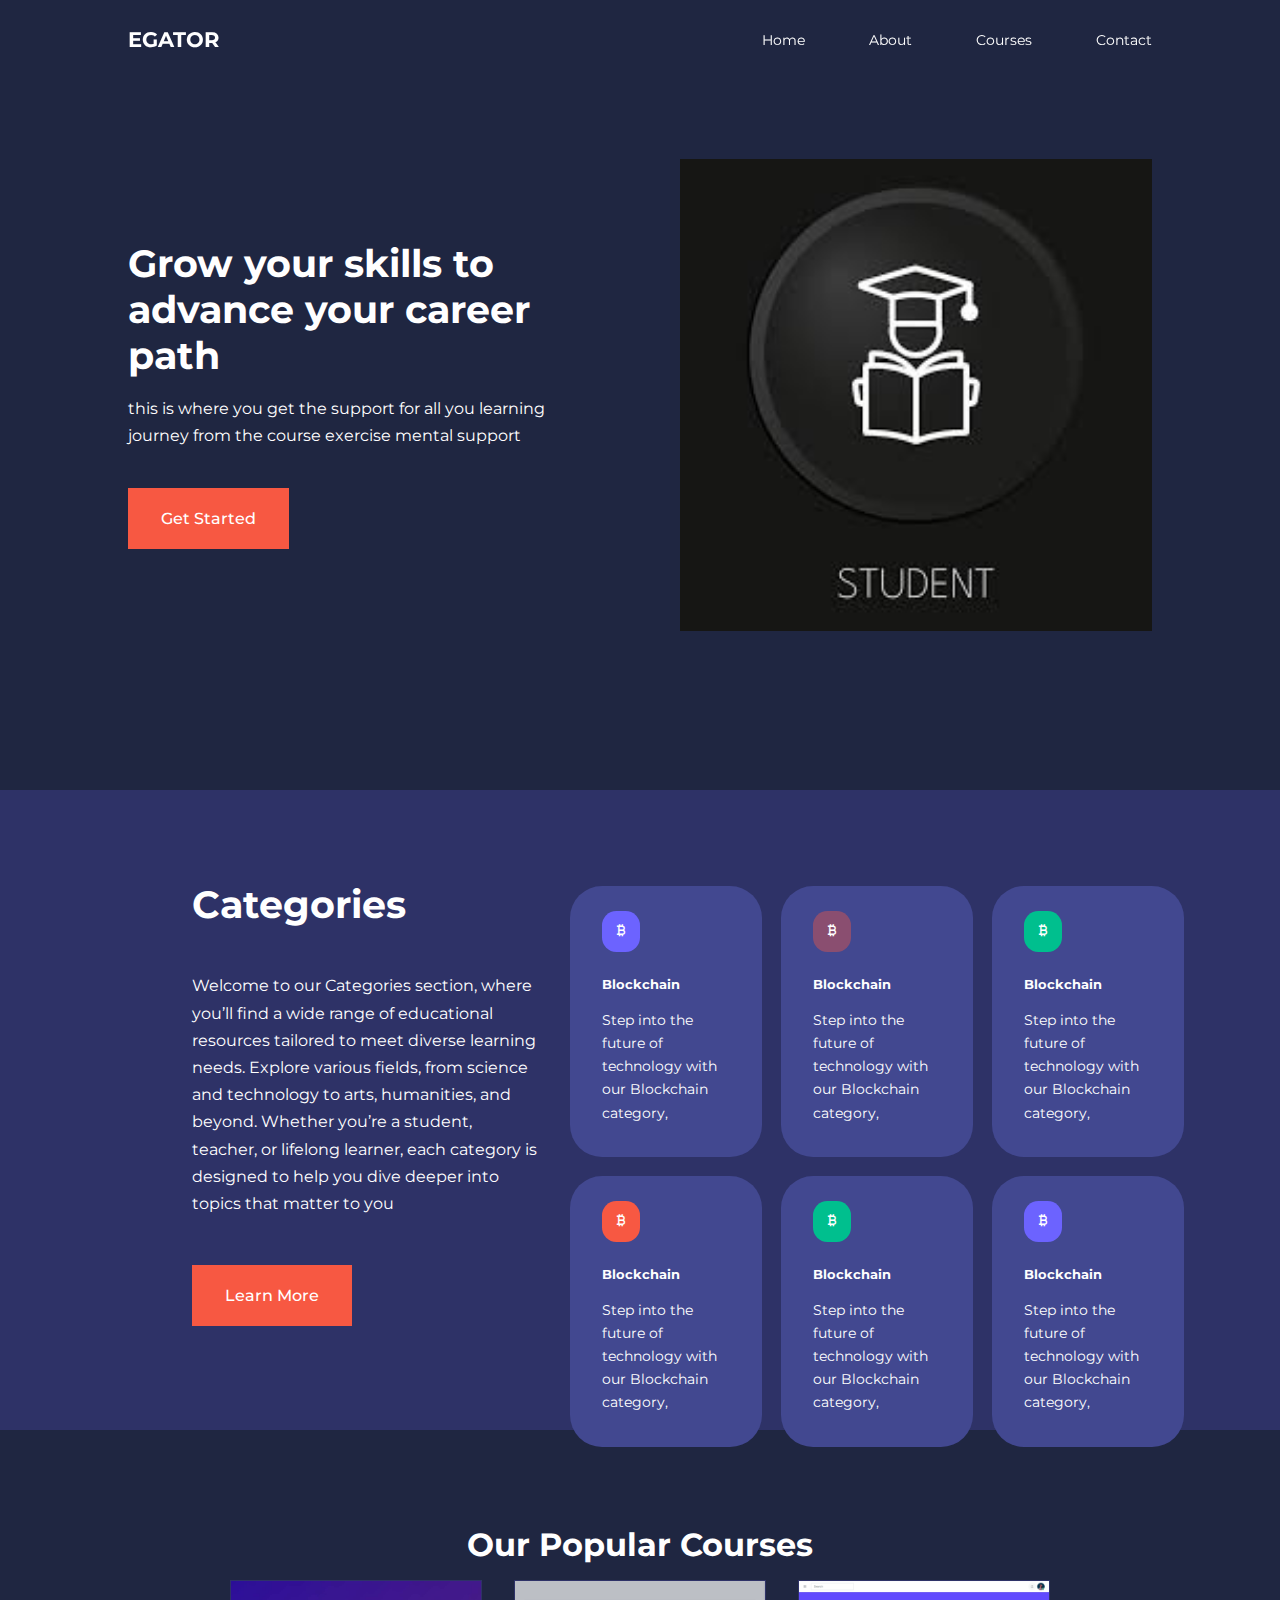
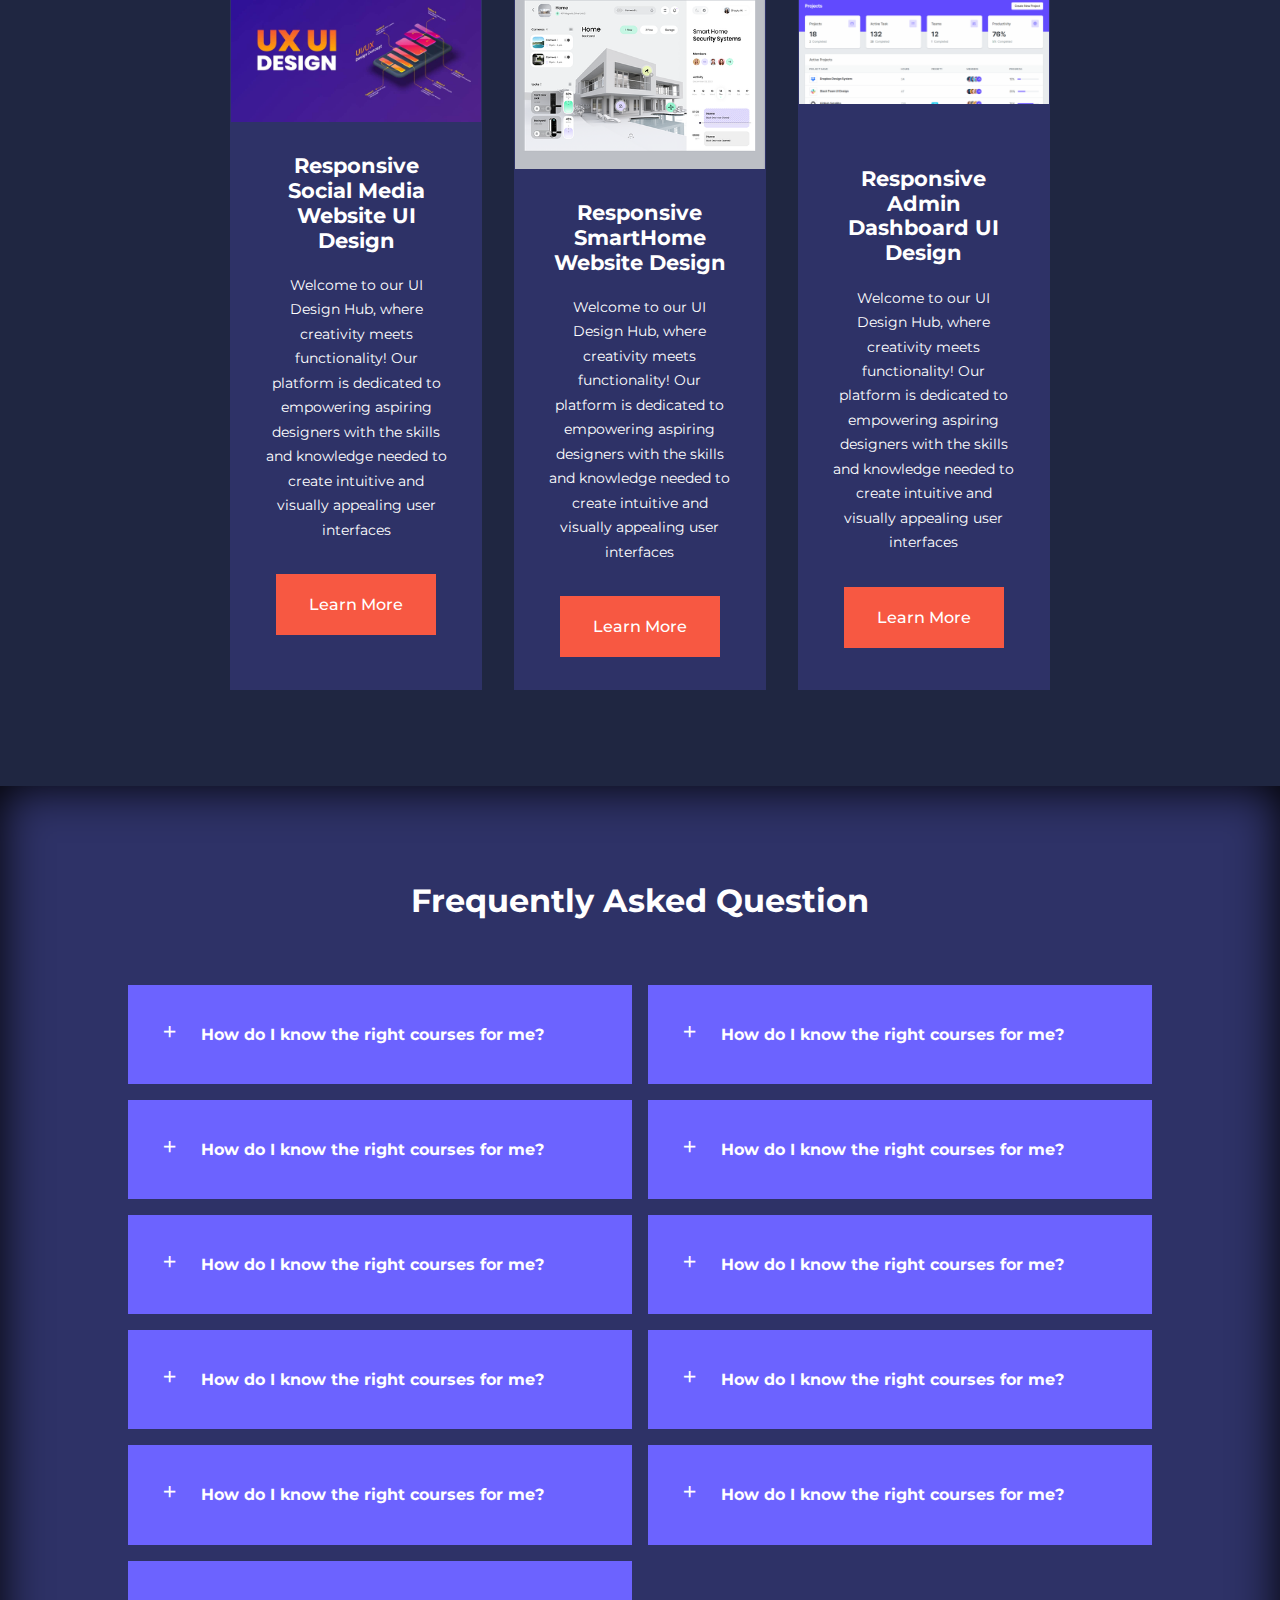
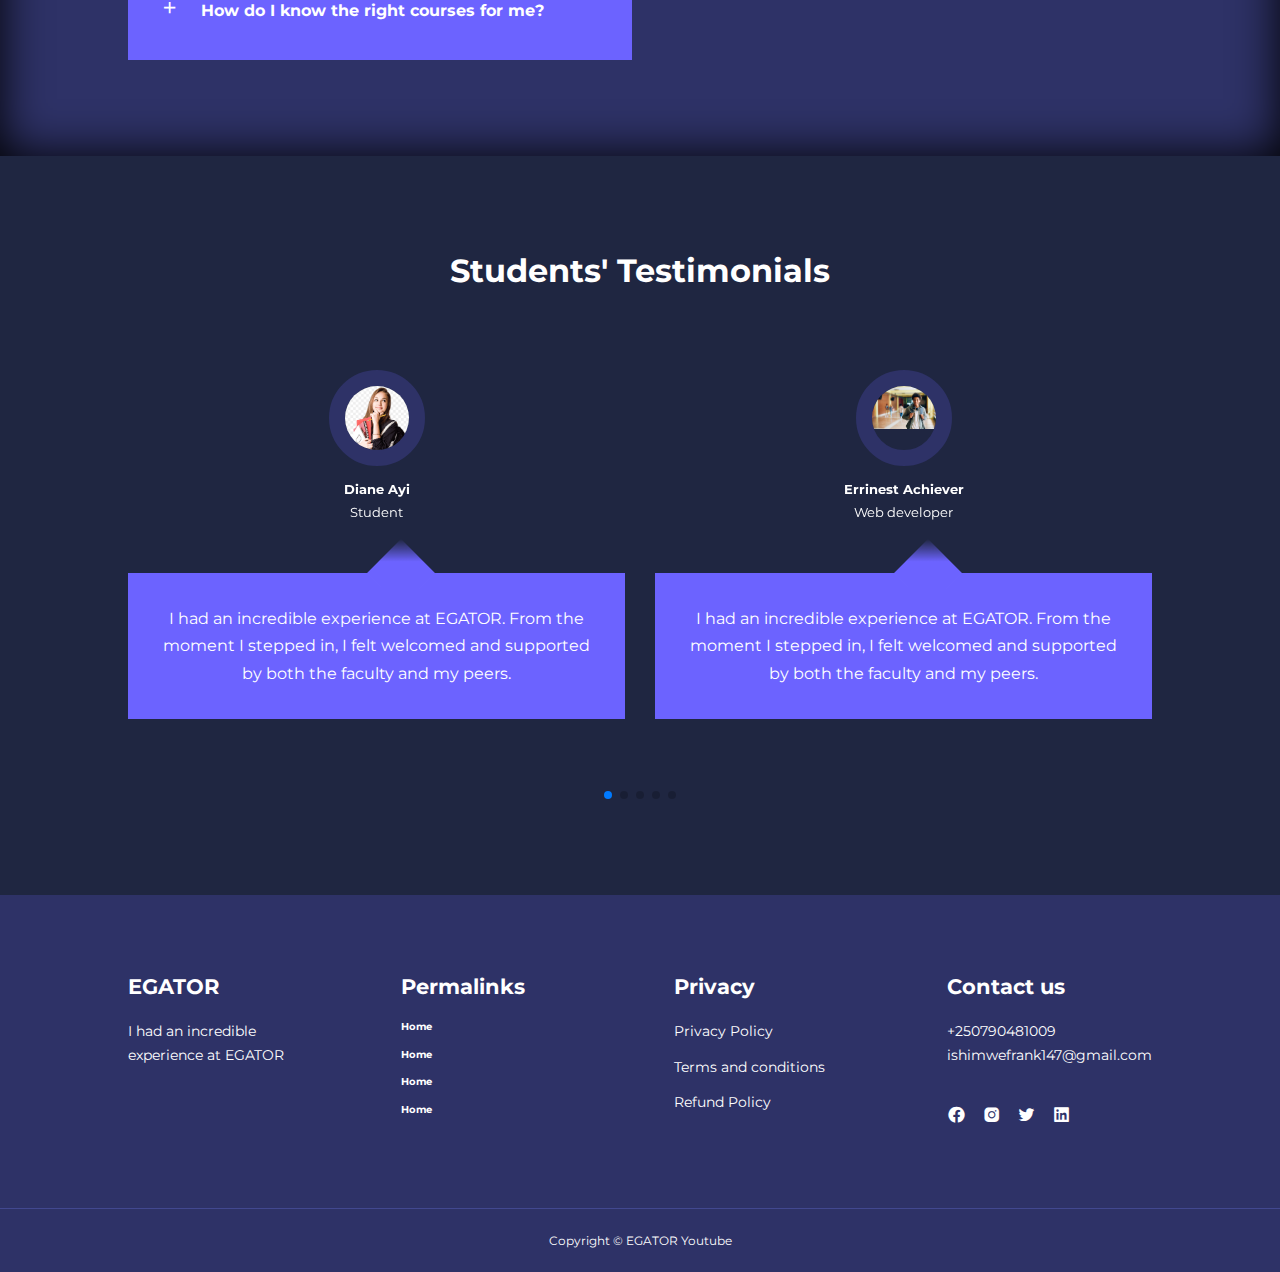
==== commit 6328d24a: "the foote section and all the desktop have finished" ====
--- a/index.html
+++ b/index.html
@@ -519,9 +519,9 @@
         </li>
       </ul>
     </div>
-    <div class="footer__copyright">
-      <small>Copyright &copy; EGATOR Youtube </small>
-    </div>
+  </div>
+  <div class="footer__copyright">
+    <small>Copyright &copy; EGATOR Youtube </small>
   </div>
 </footer>
 
--- a/css/style.css
+++ b/css/style.css
@@ -160,7 +160,8 @@
 /* CATEGORIES */
 .categories{
   background: var(--color-bg1);
-  height: 29rem;
+  height: 40rem;
+  margin-top: 10rem;
 }
 
 .categories h1{
@@ -221,10 +222,10 @@
 
 /* ############# NAVBAR######### */
 .course{
-  margin-top: 20rem;
+  margin-top: 18rem;
 }
 .container h2{
-  margin-top: 10rem;
+  /* margin-top: -3rem; */
   margin-bottom: -17rem;
 }
 .course__container{
@@ -283,6 +284,7 @@
 .faq.open p{
   display: block;
 }
+
 /* TESTIMONIALS */
 .testimonials__container{
   overflow-x: hidden;
@@ -331,4 +333,40 @@
 }
 .testimony{
   margin-top: 20rem;
+}
+
+/* FOOTER */
+footer{
+  background: var(--color-bg1);
+  padding-top: 5rem;
+  font-size: 0.9rem;
+}
+.footer__container{
+  display: grid;
+  grid-template-columns: repeat(4,1fr);
+  gap: 5rem;
+}
+.footer__container > div h4{
+  margin-bottom: 1.2rem;
+}
+.footer__1 p{
+  margin: 0 0 2rem;
+}
+footer ul li {
+  margin-bottom: 0.7rem;
+}
+footer ul li a:hover{
+  text-decoration: underline;
+}
+.footer__socials{
+  display: flex;
+  gap: 1rem;
+  font-size: 1.2rem;
+  margin-top: 2rem;
+}
+.footer__copyright{
+  text-align: center;
+  margin-top: 4rem;
+  padding: 1.2rem 0;
+  border-top: 1px solid var(--color-bg2);
 }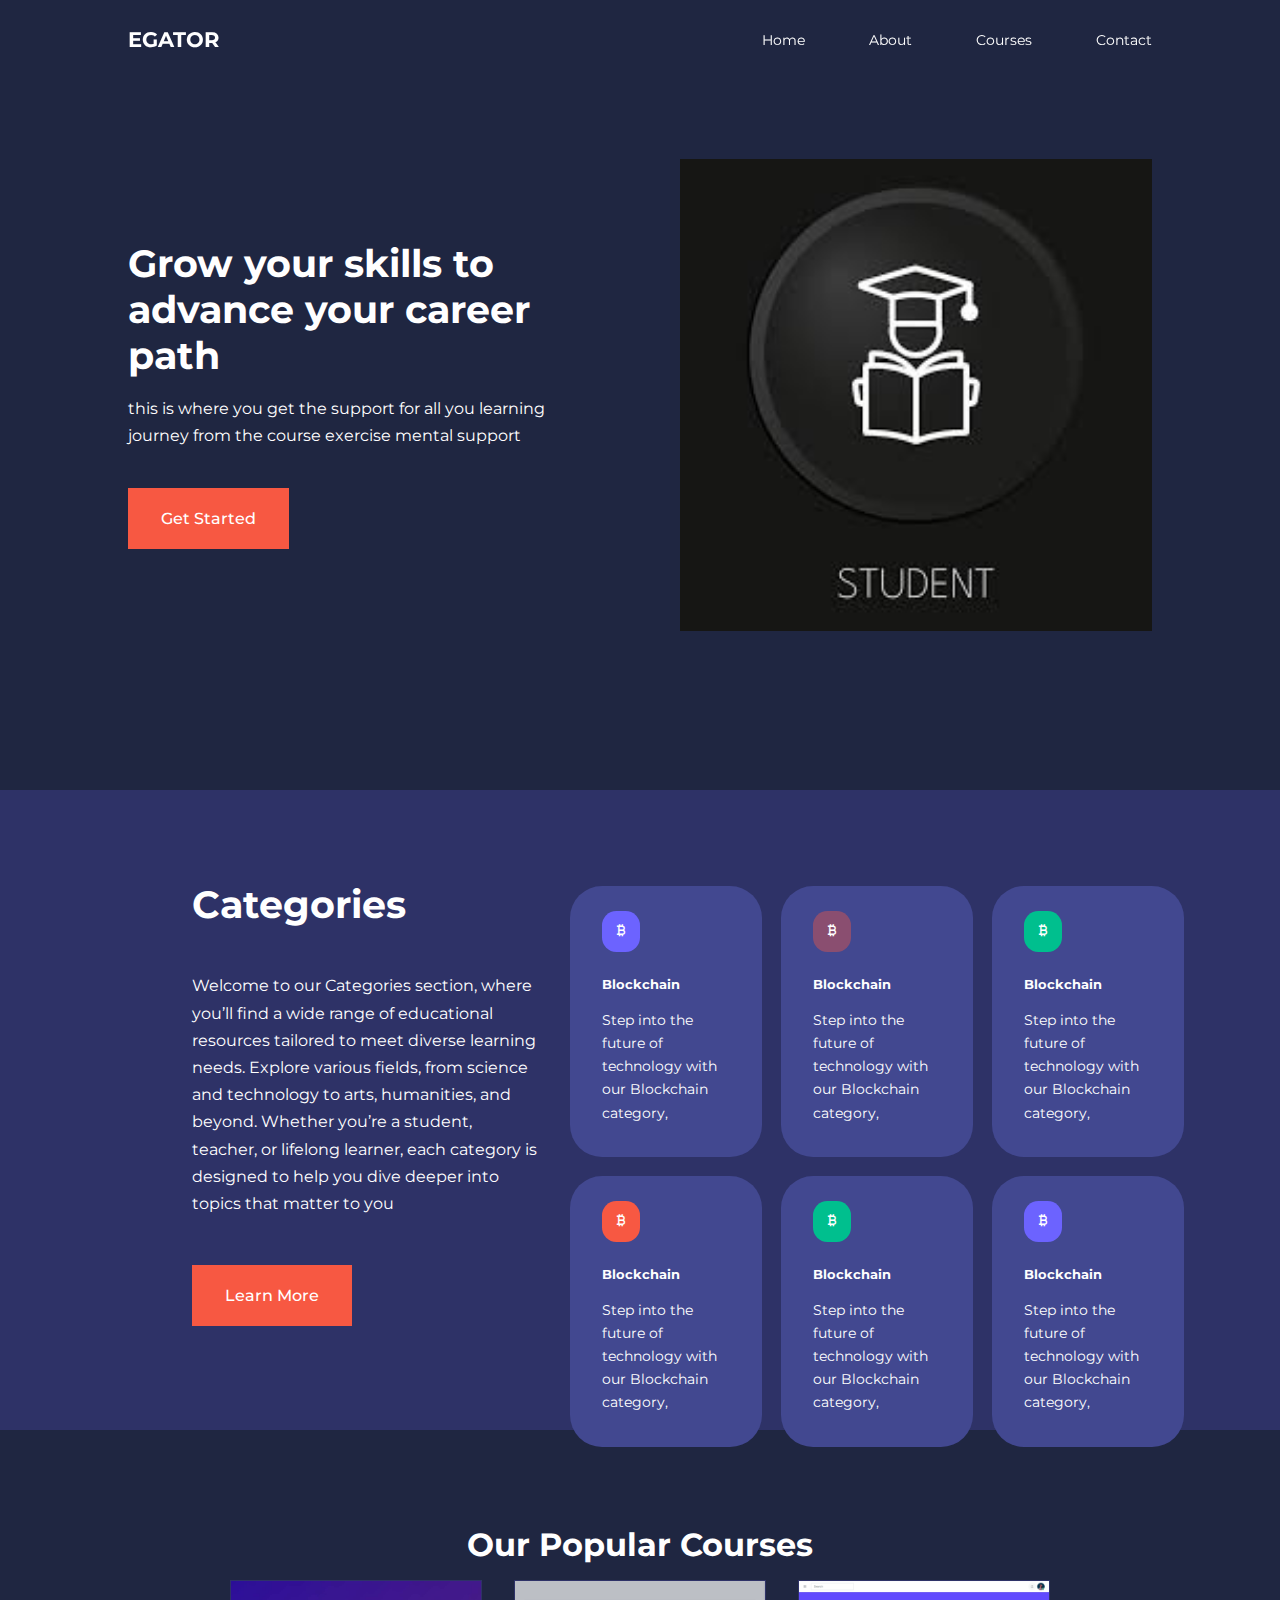
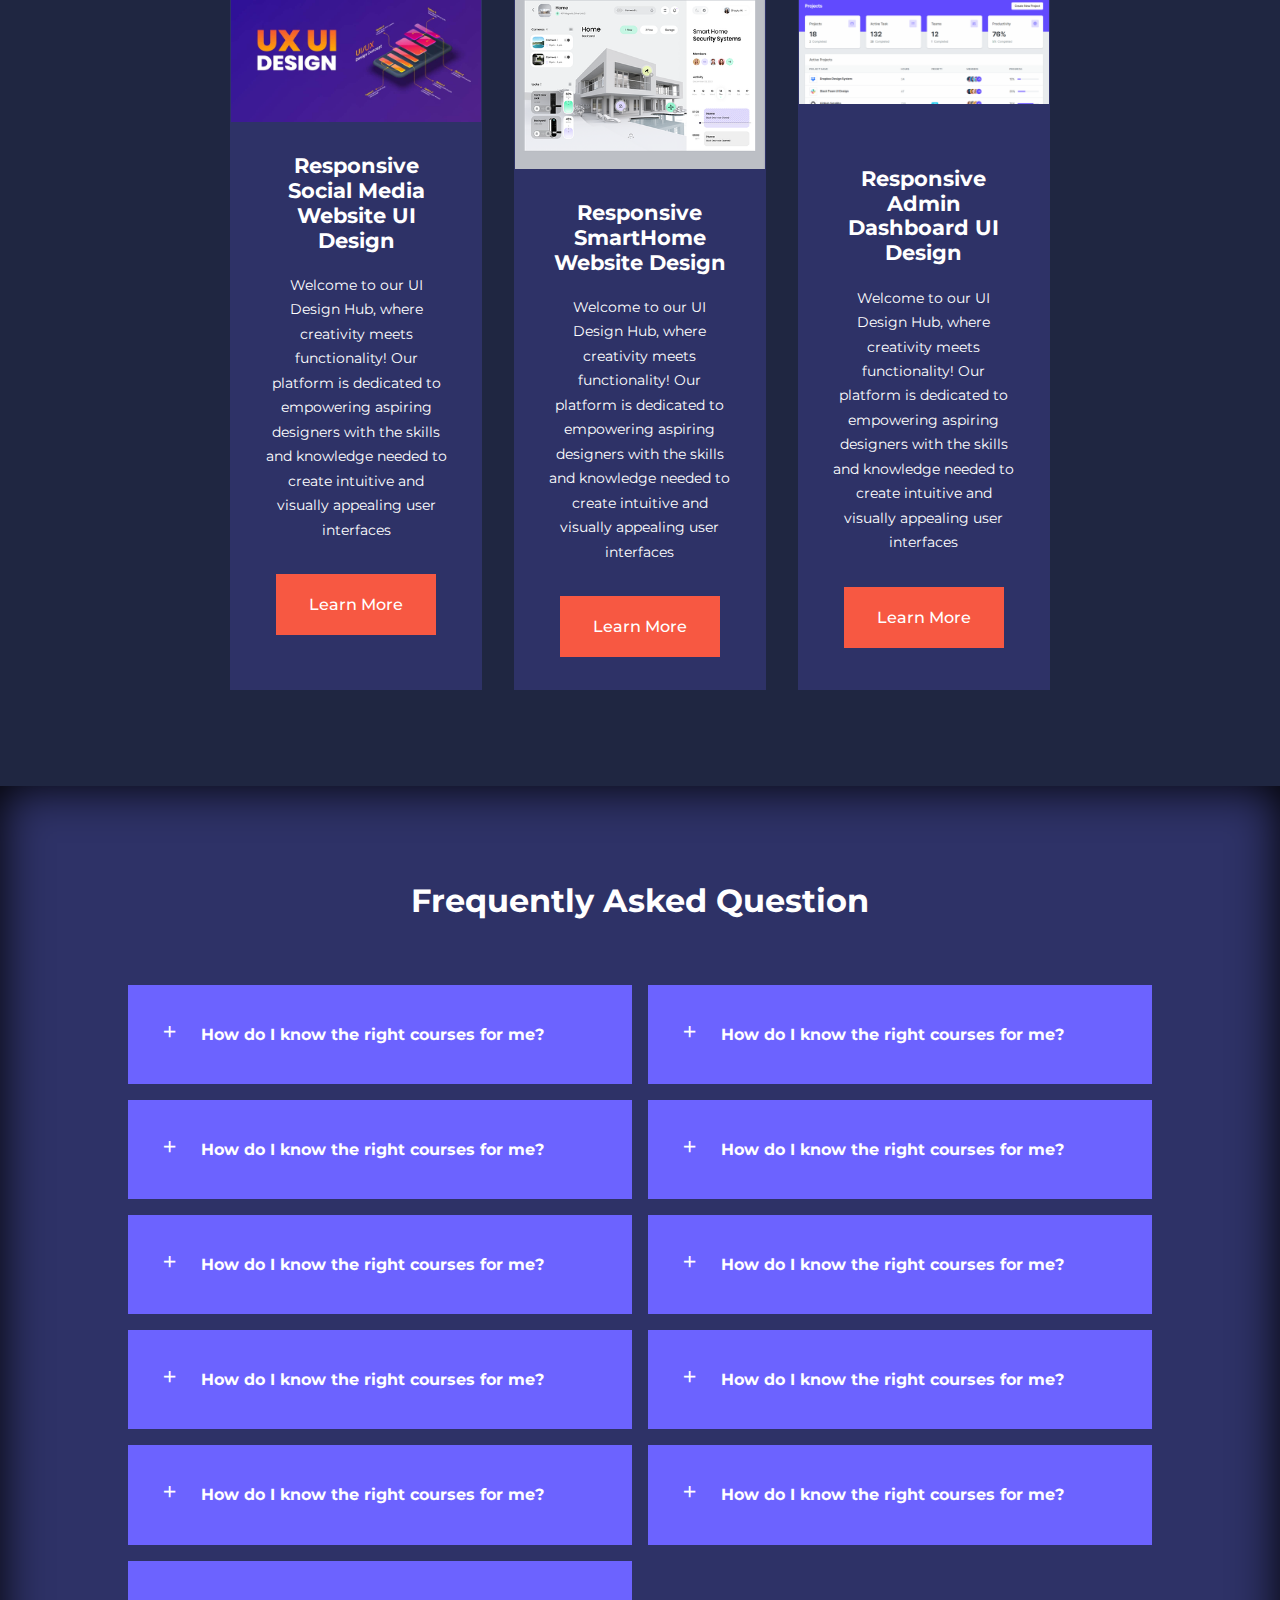
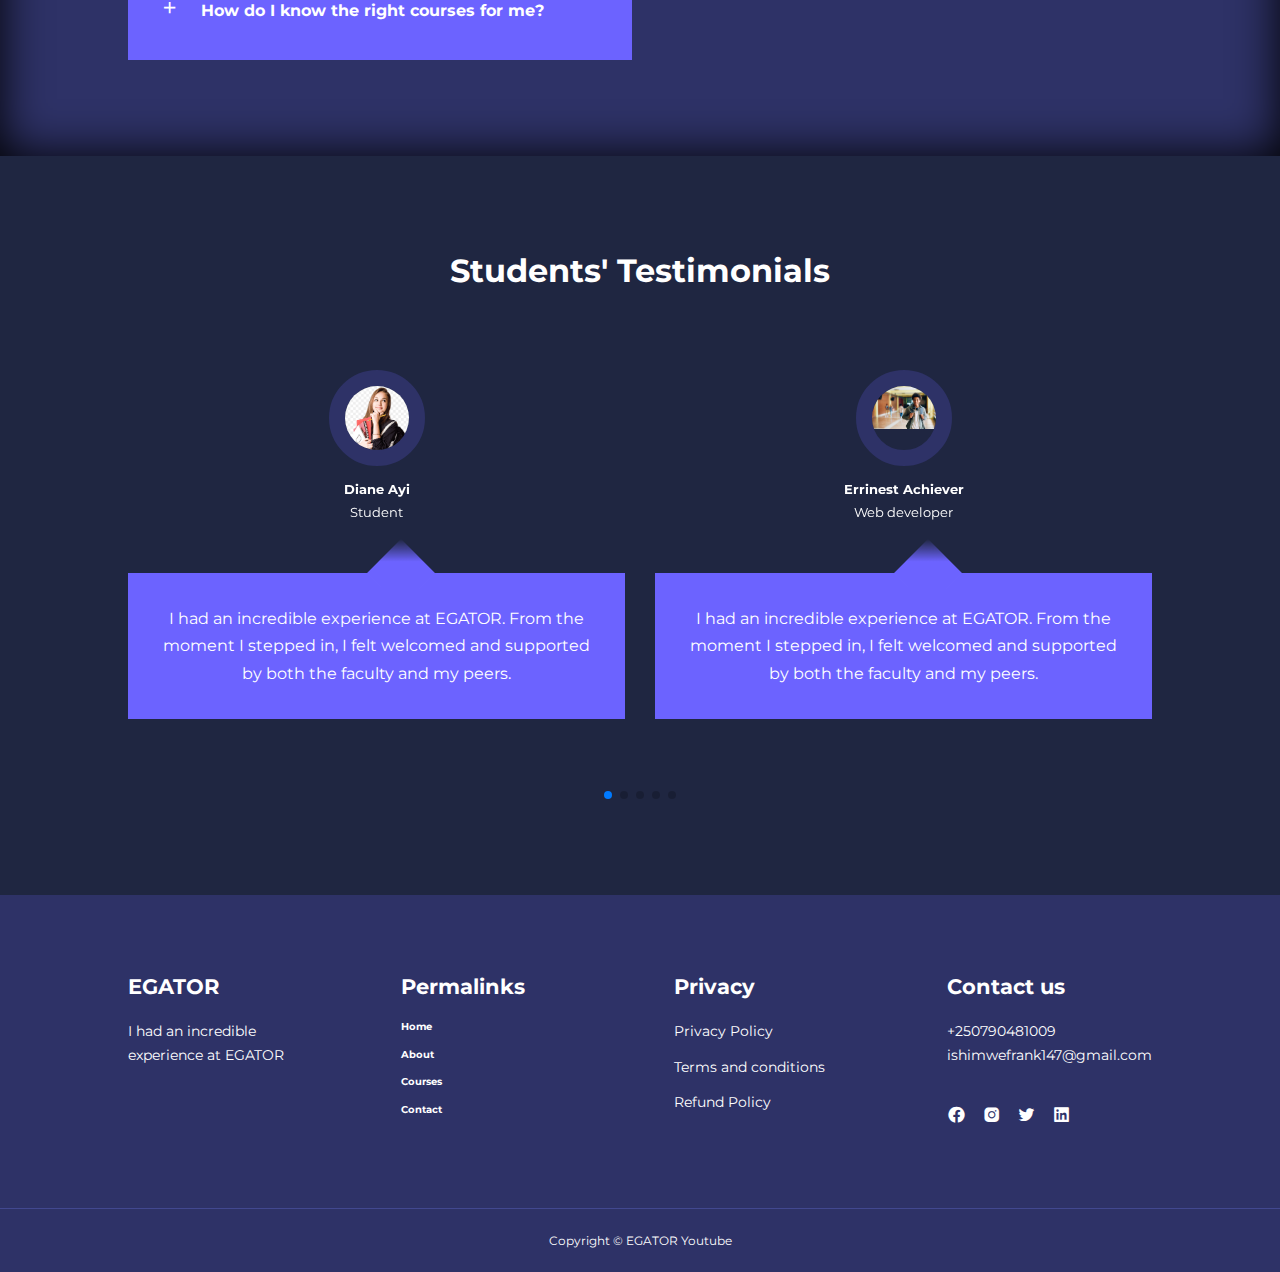
==== commit 6428219a: "final home page and start code of the aboutus" ====
--- a/index.html
+++ b/index.html
@@ -19,7 +19,7 @@
   <link rel="stylesheet" href="./css/style.css">
 
   <!-- BOXICONS -->
-  <link href='https://unpkg.com/boxicons@latest/css/boxicons.min.css' rel='stylesheet'>
+  <link rel="stylesheet" href="https://unpkg.com/boxicons@2.1.1/css/boxicons.min.css">
 </head>
 <body>
   <nav>
@@ -483,9 +483,9 @@
       <h4>Permalinks</h4>
       <ul class="permalinks">
         <li><a href="index.html"><h6>Home</h6></a></li>
-        <li><a href="index.html"><h6>Home</h6></a></li>
-        <li><a href="index.html"><h6>Home</h6></a></li>
-        <li><a href="index.html"><h6>Home</h6></a></li>
+        <li><a href="aboutus.html"><h6>About</h6></a></li>
+        <li><a href="course.html"><h6>Courses</h6></a></li>
+        <li><a href="contact.html"><h6>Contact</h6></a></li>
       </ul>
     </div>
 
--- a/css/style.css
+++ b/css/style.css
@@ -111,7 +111,6 @@
   left: 0;
   z-index: 11;
 } 
-
 .nav__container{
  height: 100%;
  display: flex;
@@ -369,4 +368,182 @@
   margin-top: 4rem;
   padding: 1.2rem 0;
   border-top: 1px solid var(--color-bg2);
-}+}
+
+/*  MEDIA QUERIES FOR TABLET */
+@media screen and (max-width: 1024px){
+  .container{
+    width: var(--container-width-md);
+  }
+  h1{
+    font-size: 2.2rem;
+  }
+  h2{
+    font-size: 1.7rem;
+  }
+  h3{
+    font-size: 1.4rem;
+  }
+  h4{
+    font-size: 1.2rem;
+  }
+
+  /* NAVBAR */
+  nav button{
+    display: inline-block;
+    background: transparent;
+    font-size: 1.8rem;
+    color: var(--color-white);
+    cursor: pointer;
+  }
+   nav button#close-menu-btn{
+    display: none;
+   }
+  .nav__menu{
+    position: fixed;
+    top: 5rem;
+    right: 5%;
+    height: fit-content;
+    width: 18rem;
+    flex-direction: column;
+    gap: 0;
+    display: none;
+  }
+  .header__container{
+    margin-top: 4rem;
+  }
+  .nav__menu li{
+    width: 100%;
+    height: 5.8rem;
+    animation: animateNavItems 400ms linear forwards;
+    transform-origin: top right;
+  }
+  .nav__menu li:nth-child(2){
+    animation-delay: 200ms;
+  }
+  .nav__menu li:nth-child(3){
+    animation-delay: 400ms;
+  }
+  .nav__menu li:nth-child(4){
+    animation-delay: 600ms;
+  }
+  @keyframes animateNavItems{
+    0%{
+      transform: rotateZ(-90deg) rotateX(90deg) scale(0.1);
+    }
+    100%{
+      transform: rotateZ(0) rotateX(0) scale(1);
+    }
+  }
+  .nav__menu li a {
+    background: var(--color-primary);
+    box-shadow: -4rem 6rem 10rem rgba(0,0,0,0.6);
+    width: 100%;
+    height: 100%;
+    display: grid;
+    place-items: center;
+  }
+  .nav__menu li a:hover{
+    background: var(--color-bg2);
+    color: var(--color-white);
+  }
+   /* HEADER */
+   header{
+    height: 52vh;
+    margin-bottom: 4rem;
+   }
+   .header__container{
+    gap: 0;
+    padding-bottom: 3rem;
+   }
+    /* CATEGORIES */
+    .categories{
+      height: auto;
+    }
+    .categories__container{
+      grid-template-columns: 1fr;
+      gap: 3rem;
+    }
+    .categories__left{
+      margin-right: 0;
+    }
+
+     /* POPULAR COURSES */
+     .course{
+      margin-top: 0;
+     }
+     .course__container{
+      margin-top: 20rem;
+      grid-template-columns: 1fr 1fr;
+     }
+
+      /* FAQs */
+      .faqs__container{
+        grid-template-columns: 1fr;
+      }
+      .faq{
+        padding: 1.5rem;
+      }
+
+       /* FOOTER */
+       .footer__container{
+        grid-template-columns: 1fr 1fr ;
+       }
+}
+ /* MEDIA QUERIES (PHONES) */
+ @media screen and (max-width: 600px){
+ .container{
+  width: var(--container-width-sm);
+ }
+  /* NAVBAR */
+  .nav__menu{
+    right: 3%;
+  }
+   /* HEADER */
+   header{
+    height: 100vh;
+   }
+
+   .header__container{
+    grid-template-columns: 1fr;
+    text-align: center;
+    margin-top: 0rem;
+   }
+   .header__left p{
+    margin-bottom: 1.3rem;
+   }
+   /* CATEGORIES */
+   .categories__right{
+    grid-template-columns: 1fr 1fr;
+    gap: 0.7rem;
+   }
+   .categories{
+    padding: 1rem;
+    border-radius: 1rem;
+   }
+   * .category__icon{
+    margin-top: 4px;
+    display: inline-block; 
+   }
+   /* POPULAR COURSES */
+   .course__container{
+    margin-top: 20rem;
+    grid-template-columns: 1fr;
+   }
+   /* TESTIMONIALS */
+   .testimonial__body{
+    padding: 1.2rem;
+   }
+   /* FOOTER */
+   .footer__container{
+    grid-template-columns: 1fr;
+    text-align: center;
+    gap: 2rem;
+   }
+   .footer__1{
+    margin: 1rem auto;
+   }
+   .footer__socials{
+    justify-content: center;
+   }
+ }
